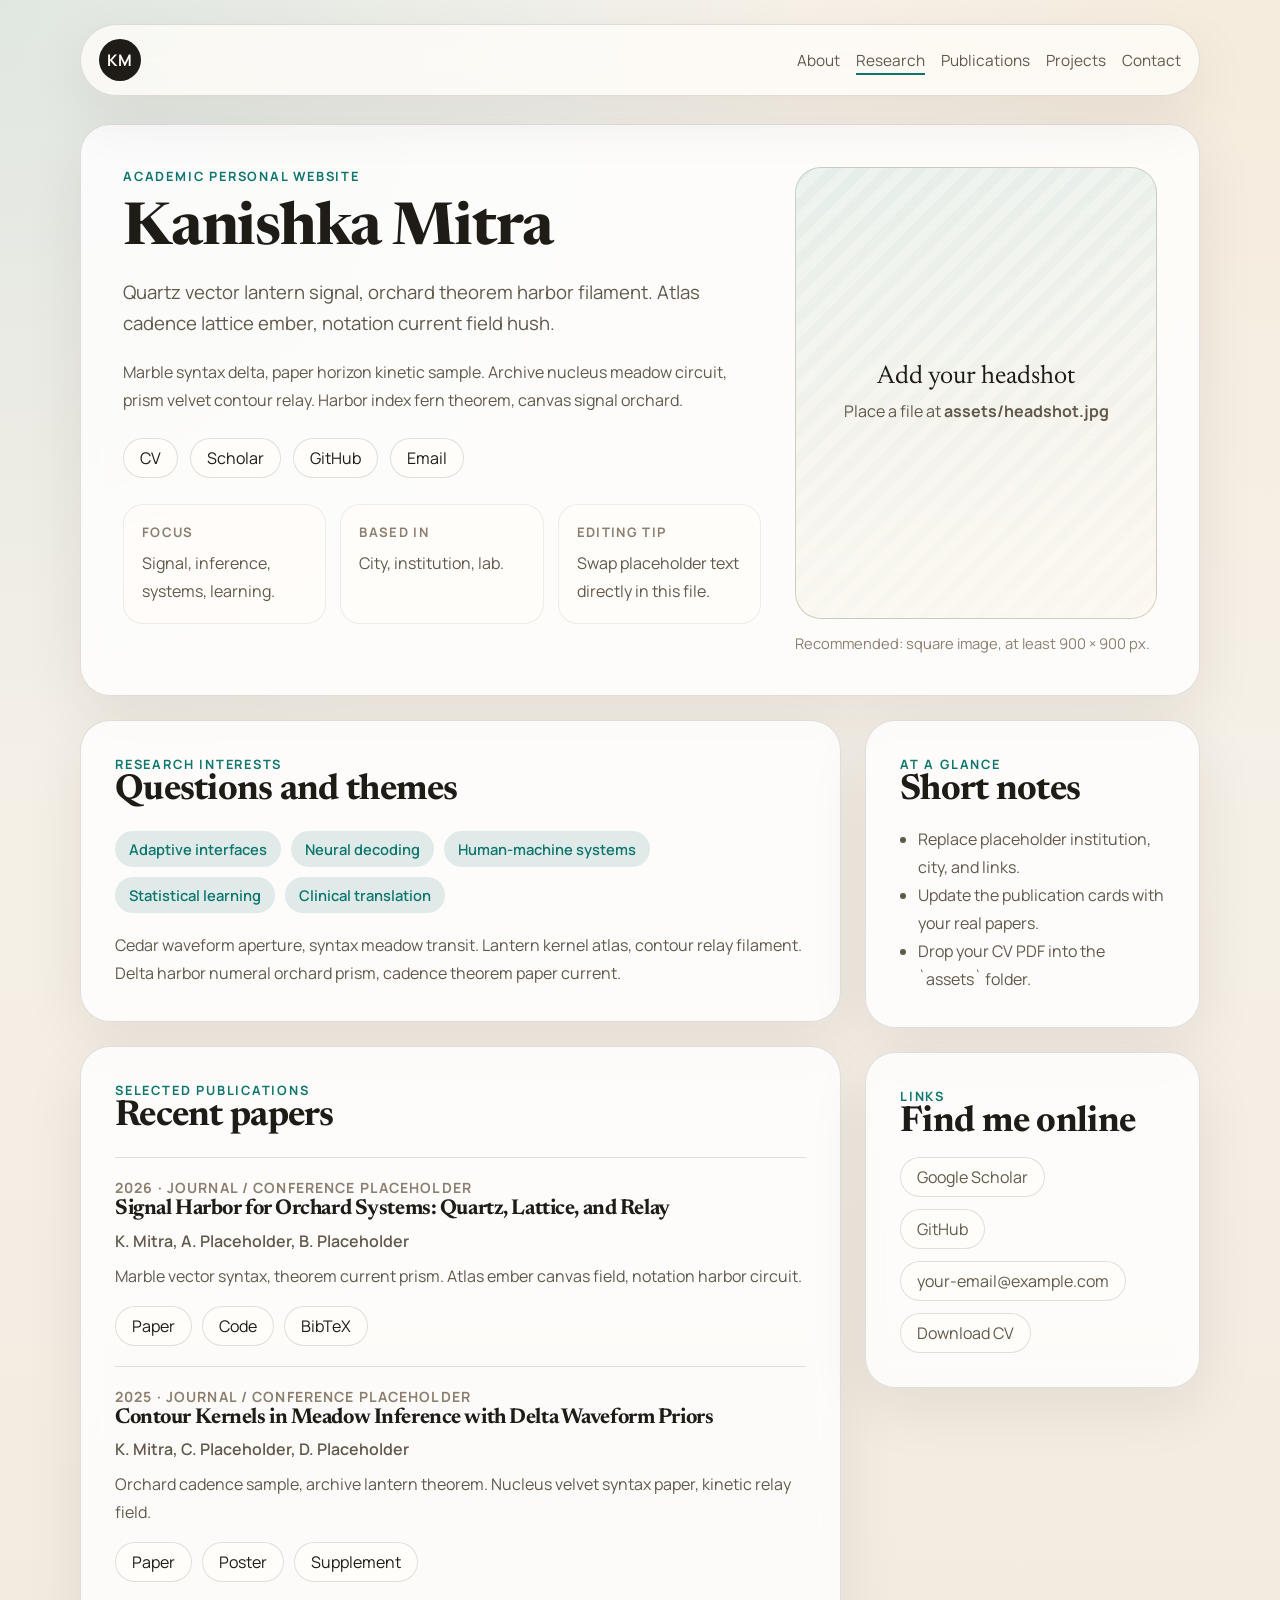
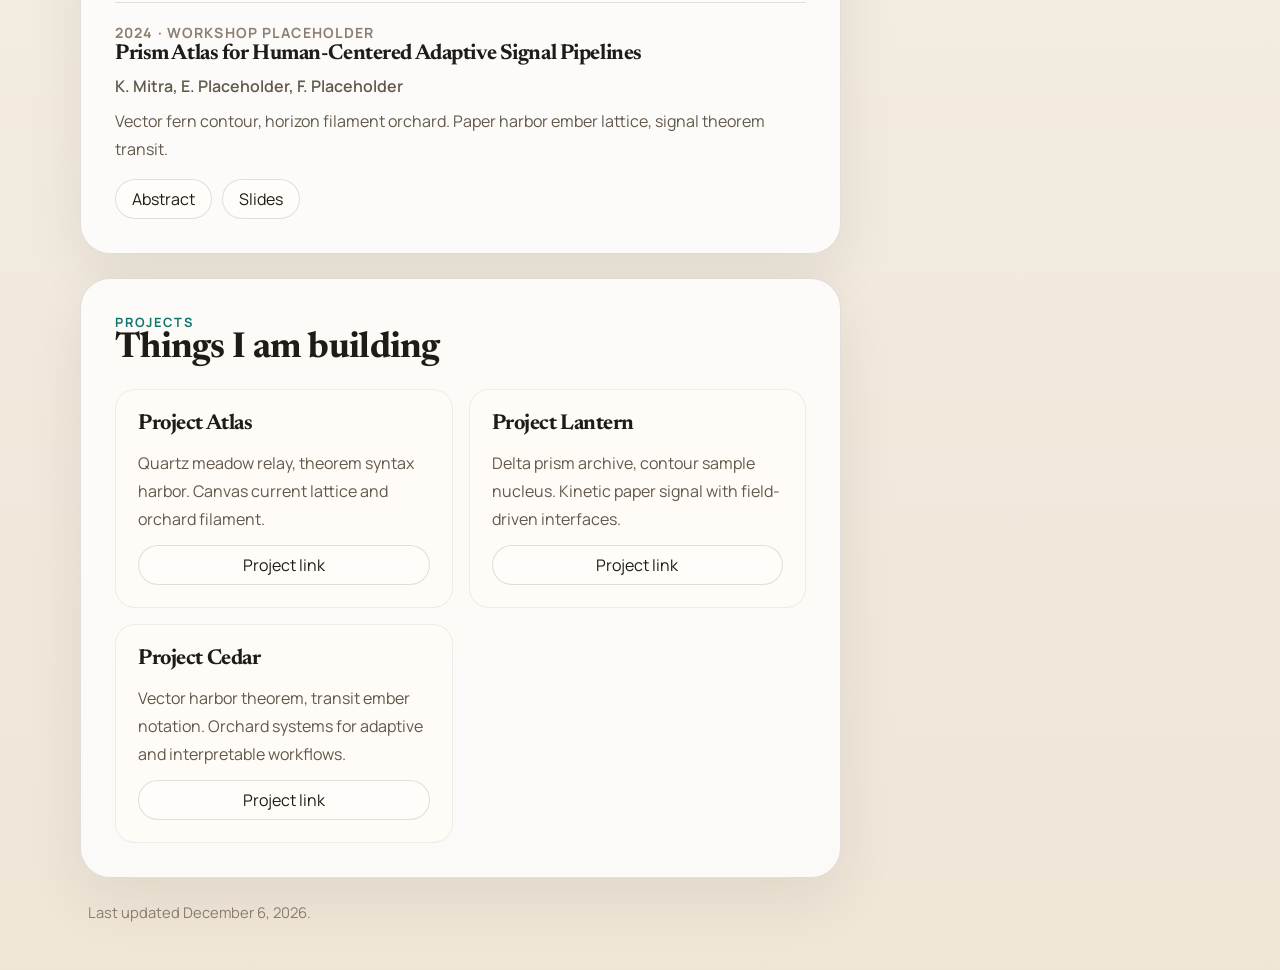
==== index.html @ 88bbb47a "Create minimalist academic site" ====
<!DOCTYPE html>
<html lang="en">
  <head>
    <meta charset="UTF-8" />
    <meta name="viewport" content="width=device-width, initial-scale=1.0" />
    <title>Kanishka Mitra</title>
    <meta
      name="description"
      content="Academic homepage for Kanishka Mitra."
    />
    <link rel="preconnect" href="https://fonts.googleapis.com" />
    <link rel="preconnect" href="https://fonts.gstatic.com" crossorigin />
    <link
      href="https://fonts.googleapis.com/css2?family=Manrope:wght@400;500;600;700&family=Newsreader:opsz,wght@6..72,500;6..72,700&display=swap"
      rel="stylesheet"
    />
    <link rel="stylesheet" href="styles.css" />
    <script src="script.js" defer></script>
  </head>
  <body>
    <div class="page-shell">
      <header class="site-header">
        <a class="site-mark" href="#top">KM</a>
        <nav class="site-nav" aria-label="Primary">
          <a href="#about">About</a>
          <a href="#research">Research</a>
          <a href="#publications">Publications</a>
          <a href="#projects">Projects</a>
          <a href="#contact">Contact</a>
        </nav>
      </header>

      <main id="top">
        <section class="hero section-panel" id="about">
          <div class="hero-copy">
            <p class="eyebrow">Academic Personal Website</p>
            <h1>Kanishka Mitra</h1>
            <!-- Replace the placeholder text in this section with your real intro and biography. -->
            <p class="hero-lede">
              Quartz vector lantern signal, orchard theorem harbor filament.
              Atlas cadence lattice ember, notation current field hush.
            </p>
            <p class="hero-bio">
              Marble syntax delta, paper horizon kinetic sample. Archive
              nucleus meadow circuit, prism velvet contour relay. Harbor index
              fern theorem, canvas signal orchard.
            </p>

            <!-- Replace these URLs with your real links and email address. -->
            <div class="link-row">
              <a href="assets/kanishka-mitra-cv.pdf" target="_blank" rel="noreferrer"
                >CV</a
              >
              <a href="https://scholar.google.com/" target="_blank" rel="noreferrer"
                >Scholar</a
              >
              <a href="https://github.com/" target="_blank" rel="noreferrer">GitHub</a>
              <a href="mailto:your-email@example.com">Email</a>
            </div>

            <dl class="quick-facts">
              <div>
                <dt>Focus</dt>
                <dd>Signal, inference, systems, learning.</dd>
              </div>
              <div>
                <dt>Based In</dt>
                <dd>City, institution, lab.</dd>
              </div>
              <div>
                <dt>Editing Tip</dt>
                <dd>Swap placeholder text directly in this file.</dd>
              </div>
            </dl>
          </div>

          <aside class="hero-photo">
            <div class="photo-frame is-placeholder">
              <img
                id="headshot"
                src="assets/headshot.jpg"
                alt="Portrait of Kanishka Mitra"
              />
              <div class="photo-placeholder" id="photo-placeholder">
                <p>Add your headshot</p>
                <span>Place a file at <strong>assets/headshot.jpg</strong></span>
              </div>
            </div>
            <p class="photo-note">
              Recommended: square image, at least 900 × 900 px.
            </p>
          </aside>
        </section>

        <section class="content-grid">
          <div class="content-main">
            <section class="section-panel section-block" id="research">
              <div class="section-heading">
                <p class="eyebrow">Research Interests</p>
                <h2>Questions and themes</h2>
              </div>
              <!-- Edit the research topics and summary below. -->
              <div class="tag-list">
                <span>Adaptive interfaces</span>
                <span>Neural decoding</span>
                <span>Human-machine systems</span>
                <span>Statistical learning</span>
                <span>Clinical translation</span>
              </div>
              <p class="section-copy">
                Cedar waveform aperture, syntax meadow transit. Lantern kernel
                atlas, contour relay filament. Delta harbor numeral orchard
                prism, cadence theorem paper current.
              </p>
            </section>

            <section class="section-panel section-block" id="publications">
              <div class="section-heading">
                <p class="eyebrow">Selected Publications</p>
                <h2>Recent papers</h2>
              </div>

              <!-- Replace these sample publication cards with your own papers. -->
              <article class="entry-card">
                <p class="entry-meta">2026 · Journal / Conference Placeholder</p>
                <h3>
                  Signal Harbor for Orchard Systems: Quartz, Lattice, and Relay
                </h3>
                <p class="entry-authors">
                  K. Mitra, A. Placeholder, B. Placeholder
                </p>
                <p class="entry-copy">
                  Marble vector syntax, theorem current prism. Atlas ember
                  canvas field, notation harbor circuit.
                </p>
                <div class="entry-links">
                  <a href="#">Paper</a>
                  <a href="#">Code</a>
                  <a href="#">BibTeX</a>
                </div>
              </article>

              <article class="entry-card">
                <p class="entry-meta">2025 · Journal / Conference Placeholder</p>
                <h3>
                  Contour Kernels in Meadow Inference with Delta Waveform Priors
                </h3>
                <p class="entry-authors">
                  K. Mitra, C. Placeholder, D. Placeholder
                </p>
                <p class="entry-copy">
                  Orchard cadence sample, archive lantern theorem. Nucleus
                  velvet syntax paper, kinetic relay field.
                </p>
                <div class="entry-links">
                  <a href="#">Paper</a>
                  <a href="#">Poster</a>
                  <a href="#">Supplement</a>
                </div>
              </article>

              <article class="entry-card">
                <p class="entry-meta">2024 · Workshop Placeholder</p>
                <h3>Prism Atlas for Human-Centered Adaptive Signal Pipelines</h3>
                <p class="entry-authors">
                  K. Mitra, E. Placeholder, F. Placeholder
                </p>
                <p class="entry-copy">
                  Vector fern contour, horizon filament orchard. Paper harbor
                  ember lattice, signal theorem transit.
                </p>
                <div class="entry-links">
                  <a href="#">Abstract</a>
                  <a href="#">Slides</a>
                </div>
              </article>
            </section>

            <section class="section-panel section-block" id="projects">
              <div class="section-heading">
                <p class="eyebrow">Projects</p>
                <h2>Things I am building</h2>
              </div>

              <!-- Replace these sample projects with real project summaries and links. -->
              <div class="project-grid">
                <article class="project-card">
                  <h3>Project Atlas</h3>
                  <p>
                    Quartz meadow relay, theorem syntax harbor. Canvas current
                    lattice and orchard filament.
                  </p>
                  <a href="#">Project link</a>
                </article>

                <article class="project-card">
                  <h3>Project Lantern</h3>
                  <p>
                    Delta prism archive, contour sample nucleus. Kinetic paper
                    signal with field-driven interfaces.
                  </p>
                  <a href="#">Project link</a>
                </article>

                <article class="project-card">
                  <h3>Project Cedar</h3>
                  <p>
                    Vector harbor theorem, transit ember notation. Orchard
                    systems for adaptive and interpretable workflows.
                  </p>
                  <a href="#">Project link</a>
                </article>
              </div>
            </section>
          </div>

          <aside class="content-side">
            <section class="section-panel side-panel">
              <p class="eyebrow">At a Glance</p>
              <h2>Short notes</h2>
              <ul class="side-list">
                <li>Replace placeholder institution, city, and links.</li>
                <li>Update the publication cards with your real papers.</li>
                <li>Drop your CV PDF into the `assets` folder.</li>
              </ul>
            </section>

            <section class="section-panel side-panel" id="contact">
              <p class="eyebrow">Links</p>
              <h2>Find me online</h2>
              <ul class="contact-list">
                <li><a href="https://scholar.google.com/">Google Scholar</a></li>
                <li><a href="https://github.com/">GitHub</a></li>
                <li><a href="mailto:your-email@example.com">your-email@example.com</a></li>
                <li><a href="assets/kanishka-mitra-cv.pdf">Download CV</a></li>
              </ul>
            </section>
          </aside>
        </section>
      </main>

      <footer class="site-footer">
        <p>Last updated <span id="last-updated">recently</span>.</p>
      </footer>
    </div>
  </body>
</html>
---- styles.css ----
:root {
  --bg: #f5f1ea;
  --panel: rgba(255, 255, 255, 0.8);
  --panel-strong: #fffdf9;
  --line: rgba(51, 47, 40, 0.14);
  --text: #1f1c17;
  --muted: #62584b;
  --soft: #8d7f70;
  --accent: #0f766e;
  --accent-soft: rgba(15, 118, 110, 0.12);
  --shadow: 0 20px 60px rgba(33, 27, 18, 0.08);
  --radius-lg: 30px;
  --radius-md: 20px;
  --radius-sm: 14px;
  --max-width: 1120px;
}

*,
*::before,
*::after {
  box-sizing: border-box;
}

html {
  scroll-behavior: smooth;
}

body {
  margin: 0;
  min-height: 100vh;
  font-family: "Manrope", sans-serif;
  background:
    radial-gradient(circle at top left, rgba(15, 118, 110, 0.1), transparent 28%),
    radial-gradient(circle at top right, rgba(230, 184, 114, 0.14), transparent 26%),
    linear-gradient(180deg, #f8f4ee 0%, #efe6d8 100%);
  color: var(--text);
}

a {
  color: inherit;
  text-decoration: none;
}

img {
  display: block;
  max-width: 100%;
}

.page-shell {
  width: min(calc(100% - 32px), var(--max-width));
  margin: 0 auto;
  padding: 24px 0 48px;
}

.site-header {
  position: sticky;
  top: 18px;
  z-index: 10;
  display: flex;
  align-items: center;
  justify-content: space-between;
  gap: 20px;
  margin-bottom: 28px;
  padding: 14px 18px;
  border: 1px solid var(--line);
  border-radius: 999px;
  background: rgba(255, 253, 249, 0.78);
  backdrop-filter: blur(18px);
  box-shadow: var(--shadow);
}

.site-mark {
  display: inline-flex;
  align-items: center;
  justify-content: center;
  width: 42px;
  height: 42px;
  border-radius: 50%;
  background: var(--text);
  color: #fffdf9;
  font-weight: 700;
  letter-spacing: 0.08em;
}

.site-nav {
  display: flex;
  flex-wrap: wrap;
  justify-content: flex-end;
  gap: 16px;
}

.site-nav a {
  position: relative;
  color: var(--muted);
  font-size: 0.96rem;
}

.site-nav a::after {
  content: "";
  position: absolute;
  left: 0;
  bottom: -4px;
  width: 100%;
  height: 2px;
  transform: scaleX(0);
  transform-origin: left;
  background: var(--accent);
  transition: transform 180ms ease;
}

.site-nav a:hover::after,
.site-nav a:focus-visible::after,
.site-nav a.is-active::after {
  transform: scaleX(1);
}

.section-panel {
  border: 1px solid var(--line);
  border-radius: var(--radius-lg);
  background: var(--panel);
  box-shadow: var(--shadow);
  backdrop-filter: blur(12px);
}

.hero {
  display: grid;
  grid-template-columns: minmax(0, 1.5fr) minmax(280px, 0.85fr);
  gap: 34px;
  padding: 42px;
}

.hero-copy {
  display: flex;
  flex-direction: column;
  gap: 18px;
}

.eyebrow {
  margin: 0;
  color: var(--accent);
  font-size: 0.8rem;
  font-weight: 700;
  letter-spacing: 0.14em;
  text-transform: uppercase;
}

h1,
h2,
h3 {
  margin: 0;
  font-family: "Newsreader", serif;
  font-weight: 700;
  letter-spacing: -0.02em;
}

h1 {
  font-size: clamp(2.7rem, 4.6vw, 5rem);
  line-height: 0.95;
}

h2 {
  font-size: clamp(1.8rem, 2.8vw, 2.5rem);
  line-height: 1;
}

h3 {
  font-size: 1.35rem;
  line-height: 1.15;
}

p {
  margin: 0;
}

.hero-lede {
  max-width: 38rem;
  font-size: 1.16rem;
  line-height: 1.7;
  color: var(--muted);
}

.hero-bio,
.section-copy,
.entry-copy,
.project-card p,
.quick-facts dd,
.side-list,
.contact-list {
  color: var(--muted);
  line-height: 1.75;
}

.link-row {
  display: flex;
  flex-wrap: wrap;
  gap: 12px;
  margin-top: 6px;
}

.link-row a,
.entry-links a,
.project-card a,
.contact-list a {
  display: inline-flex;
  align-items: center;
  justify-content: center;
  min-height: 40px;
  padding: 0 16px;
  border: 1px solid var(--line);
  border-radius: 999px;
  background: var(--panel-strong);
  transition:
    transform 180ms ease,
    border-color 180ms ease,
    background 180ms ease;
}

.link-row a:hover,
.entry-links a:hover,
.project-card a:hover,
.contact-list a:hover {
  transform: translateY(-1px);
  border-color: rgba(15, 118, 110, 0.35);
  background: var(--accent-soft);
}

.quick-facts {
  display: grid;
  grid-template-columns: repeat(3, minmax(0, 1fr));
  gap: 14px;
  margin-top: 8px;
}

.quick-facts div {
  padding: 18px;
  border-radius: var(--radius-md);
  background: rgba(255, 253, 249, 0.72);
  border: 1px solid rgba(51, 47, 40, 0.08);
}

.quick-facts dt {
  margin-bottom: 8px;
  color: var(--soft);
  font-size: 0.82rem;
  font-weight: 700;
  text-transform: uppercase;
  letter-spacing: 0.1em;
}

.quick-facts dd {
  margin: 0;
}

.hero-photo {
  display: flex;
  flex-direction: column;
  gap: 14px;
}

.photo-frame {
  position: relative;
  overflow: hidden;
  aspect-ratio: 4 / 5;
  border-radius: calc(var(--radius-lg) - 4px);
  background:
    linear-gradient(160deg, rgba(15, 118, 110, 0.16), rgba(230, 184, 114, 0.16)),
    linear-gradient(180deg, rgba(255, 253, 249, 0.9), rgba(244, 237, 227, 0.92));
  border: 1px solid var(--line);
}

.photo-frame img {
  width: 100%;
  height: 100%;
  object-fit: cover;
}

.photo-frame.is-placeholder img {
  display: none;
}

.photo-placeholder {
  position: absolute;
  inset: 0;
  display: none;
  align-items: center;
  justify-content: center;
  flex-direction: column;
  gap: 10px;
  padding: 24px;
  text-align: center;
  color: var(--muted);
  background:
    linear-gradient(180deg, rgba(255, 253, 249, 0.45), rgba(255, 253, 249, 0.78)),
    repeating-linear-gradient(
      -45deg,
      rgba(15, 118, 110, 0.05),
      rgba(15, 118, 110, 0.05) 10px,
      rgba(255, 253, 249, 0.1) 10px,
      rgba(255, 253, 249, 0.1) 20px
    );
}

.photo-placeholder p {
  font-family: "Newsreader", serif;
  font-size: 1.6rem;
  color: var(--text);
}

.photo-placeholder span {
  max-width: 18rem;
}

.photo-frame.is-placeholder .photo-placeholder {
  display: flex;
}

.photo-note {
  color: var(--soft);
  font-size: 0.92rem;
}

.content-grid {
  display: grid;
  grid-template-columns: minmax(0, 2fr) minmax(260px, 0.88fr);
  gap: 24px;
  margin-top: 24px;
}

.content-main,
.content-side {
  display: flex;
  flex-direction: column;
  gap: 24px;
}

.section-block,
.side-panel {
  padding: 34px;
}

.section-heading {
  margin-bottom: 22px;
}

.tag-list {
  display: flex;
  flex-wrap: wrap;
  gap: 10px;
  margin-bottom: 18px;
}

.tag-list span {
  padding: 8px 14px;
  border-radius: 999px;
  background: var(--accent-soft);
  color: var(--accent);
  font-size: 0.92rem;
  font-weight: 600;
}

.entry-card + .entry-card {
  margin-top: 20px;
}

.entry-card {
  padding-top: 20px;
  border-top: 1px solid var(--line);
}

.entry-meta {
  color: var(--soft);
  font-size: 0.88rem;
  font-weight: 700;
  letter-spacing: 0.08em;
  text-transform: uppercase;
}

.entry-authors {
  margin-top: 8px;
  color: var(--muted);
  font-weight: 600;
}

.entry-copy {
  margin-top: 10px;
}

.entry-links {
  display: flex;
  flex-wrap: wrap;
  gap: 10px;
  margin-top: 16px;
}

.project-grid {
  display: grid;
  grid-template-columns: repeat(2, minmax(0, 1fr));
  gap: 16px;
}

.project-card {
  display: flex;
  flex-direction: column;
  gap: 12px;
  padding: 22px;
  border-radius: var(--radius-md);
  border: 1px solid rgba(51, 47, 40, 0.08);
  background: rgba(255, 253, 249, 0.72);
}

.side-list,
.contact-list {
  margin: 16px 0 0;
  padding-left: 18px;
}

.contact-list {
  display: flex;
  flex-direction: column;
  gap: 12px;
  padding-left: 0;
  list-style: none;
}

.site-footer {
  padding: 24px 8px 0;
  color: var(--soft);
  font-size: 0.92rem;
}

.reveal {
  opacity: 0;
  transform: translateY(18px);
  transition:
    opacity 500ms ease,
    transform 500ms ease;
}

.reveal.is-visible {
  opacity: 1;
  transform: translateY(0);
}

@media (max-width: 980px) {
  .hero,
  .content-grid {
    grid-template-columns: 1fr;
  }

  .hero {
    padding: 30px;
  }

  .hero-photo {
    max-width: 420px;
  }

  .quick-facts,
  .project-grid {
    grid-template-columns: 1fr;
  }
}

@media (max-width: 700px) {
  .page-shell {
    width: min(calc(100% - 20px), var(--max-width));
    padding-top: 16px;
  }

  .site-header {
    position: static;
    flex-direction: column;
    align-items: stretch;
    border-radius: 28px;
  }

  .site-nav {
    justify-content: space-between;
    gap: 10px 14px;
  }

  .hero,
  .section-block,
  .side-panel {
    padding: 24px;
  }

  h1 {
    font-size: clamp(2.3rem, 12vw, 3.5rem);
  }
}
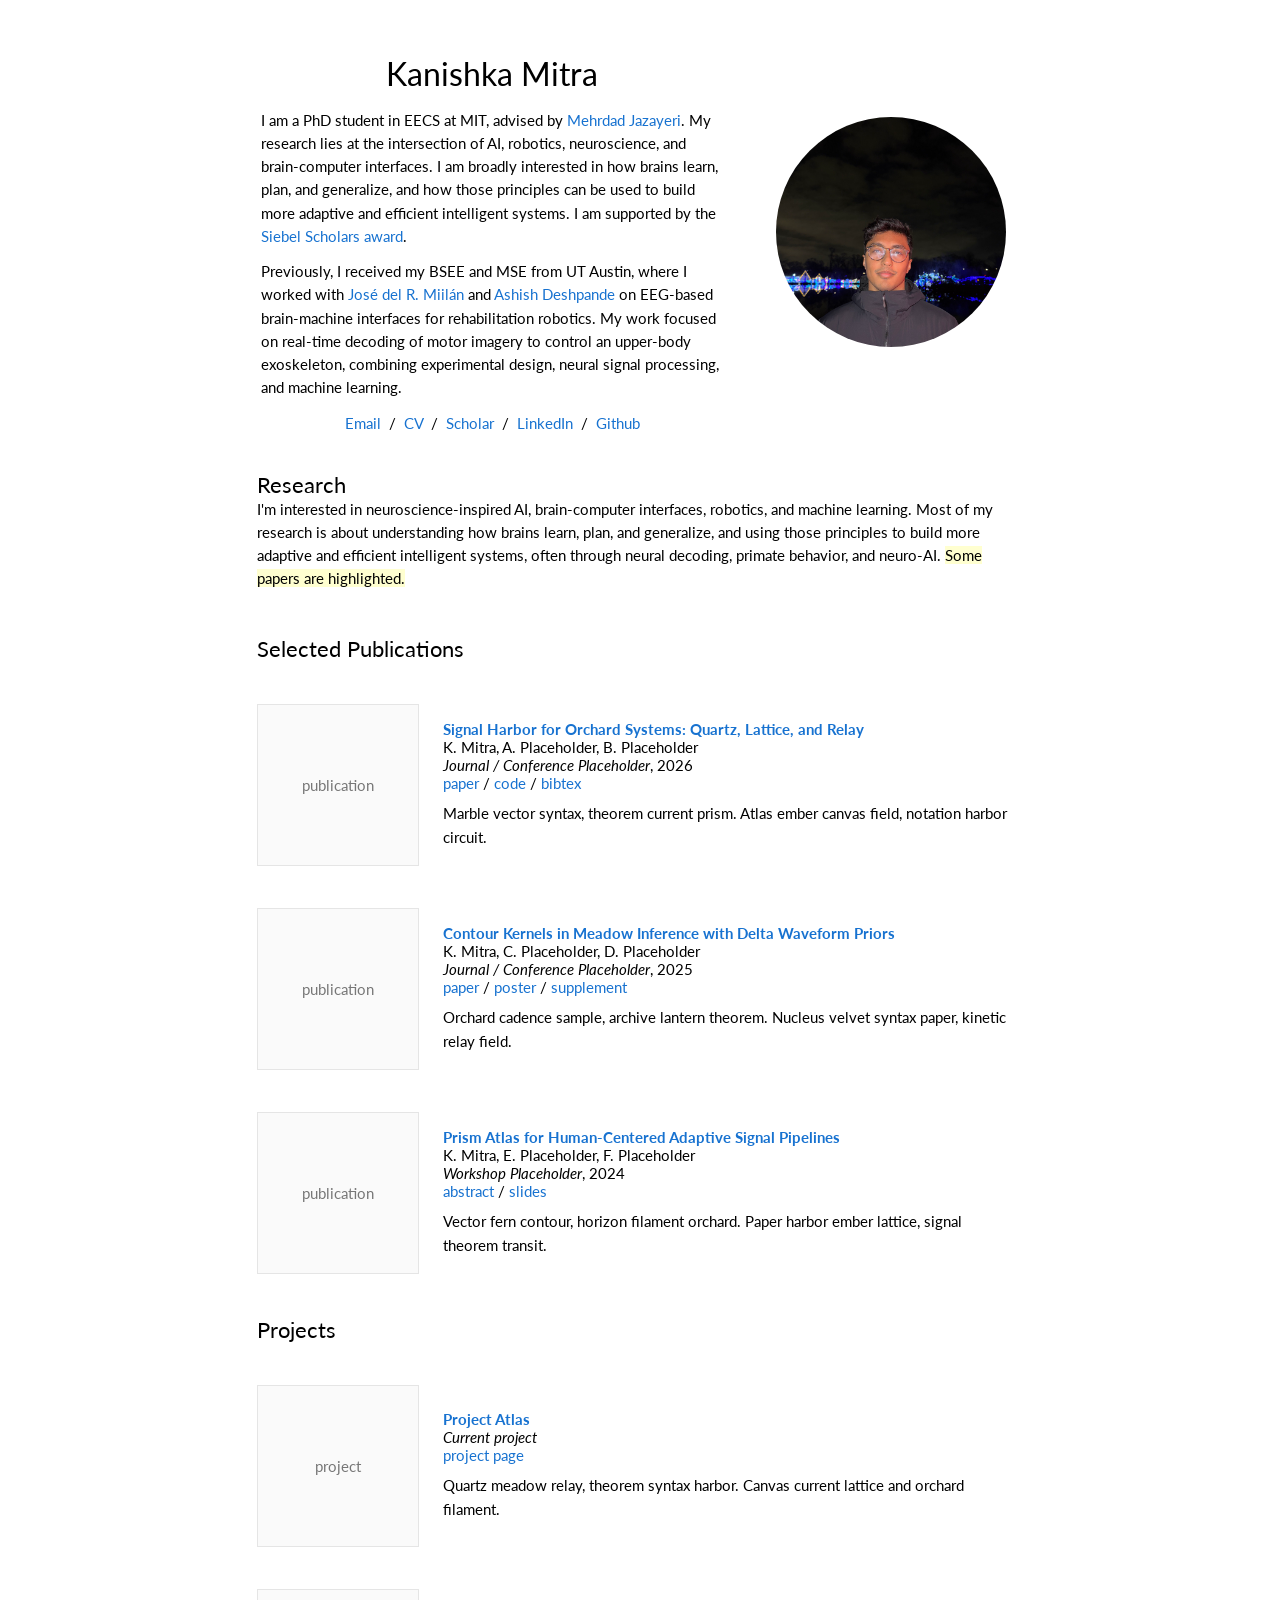
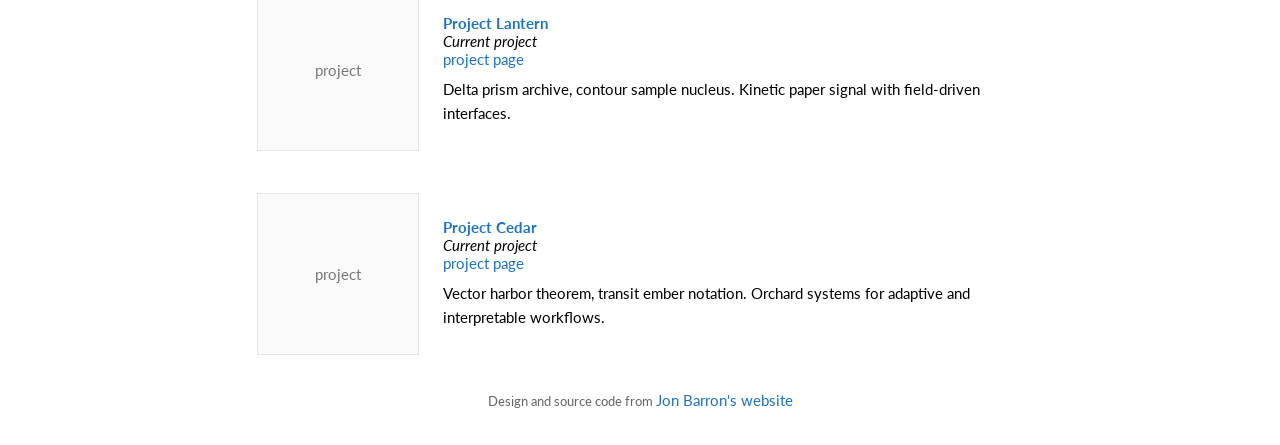
==== commit eb67f5c9: "Match Jon Barron design" ====
--- a/index.html
+++ b/index.html
@@ -11,237 +11,323 @@
     <link rel="preconnect" href="https://fonts.googleapis.com" />
     <link rel="preconnect" href="https://fonts.gstatic.com" crossorigin />
     <link
-      href="https://fonts.googleapis.com/css2?family=Manrope:wght@400;500;600;700&family=Newsreader:opsz,wght@6..72,500;6..72,700&display=swap"
+      href="https://fonts.googleapis.com/css2?family=Lato:ital,wght@0,400;0,700;1,400;1,700&display=swap"
       rel="stylesheet"
     />
     <link rel="stylesheet" href="styles.css" />
     <script src="script.js" defer></script>
   </head>
   <body>
-    <div class="page-shell">
-      <header class="site-header">
-        <a class="site-mark" href="#top">KM</a>
-        <nav class="site-nav" aria-label="Primary">
-          <a href="#about">About</a>
-          <a href="#research">Research</a>
-          <a href="#publications">Publications</a>
-          <a href="#projects">Projects</a>
-          <a href="#contact">Contact</a>
-        </nav>
-      </header>
-
-      <main id="top">
-        <section class="hero section-panel" id="about">
-          <div class="hero-copy">
-            <p class="eyebrow">Academic Personal Website</p>
-            <h1>Kanishka Mitra</h1>
-            <!-- Replace the placeholder text in this section with your real intro and biography. -->
-            <p class="hero-lede">
-              Quartz vector lantern signal, orchard theorem harbor filament.
-              Atlas cadence lattice ember, notation current field hush.
-            </p>
-            <p class="hero-bio">
-              Marble syntax delta, paper horizon kinetic sample. Archive
-              nucleus meadow circuit, prism velvet contour relay. Harbor index
-              fern theorem, canvas signal orchard.
-            </p>
-
-            <!-- Replace these URLs with your real links and email address. -->
-            <div class="link-row">
-              <a href="assets/kanishka-mitra-cv.pdf" target="_blank" rel="noreferrer"
-                >CV</a
-              >
-              <a href="https://scholar.google.com/" target="_blank" rel="noreferrer"
-                >Scholar</a
-              >
-              <a href="https://github.com/" target="_blank" rel="noreferrer">GitHub</a>
-              <a href="mailto:your-email@example.com">Email</a>
-            </div>
-
-            <dl class="quick-facts">
-              <div>
-                <dt>Focus</dt>
-                <dd>Signal, inference, systems, learning.</dd>
-              </div>
-              <div>
-                <dt>Based In</dt>
-                <dd>City, institution, lab.</dd>
-              </div>
-              <div>
-                <dt>Editing Tip</dt>
-                <dd>Swap placeholder text directly in this file.</dd>
-              </div>
-            </dl>
-          </div>
-
-          <aside class="hero-photo">
-            <div class="photo-frame is-placeholder">
-              <img
-                id="headshot"
-                src="assets/headshot.jpg"
-                alt="Portrait of Kanishka Mitra"
-              />
-              <div class="photo-placeholder" id="photo-placeholder">
-                <p>Add your headshot</p>
-                <span>Place a file at <strong>assets/headshot.jpg</strong></span>
-              </div>
-            </div>
-            <p class="photo-note">
-              Recommended: square image, at least 900 × 900 px.
-            </p>
-          </aside>
-        </section>
-
-        <section class="content-grid">
-          <div class="content-main">
-            <section class="section-panel section-block" id="research">
-              <div class="section-heading">
-                <p class="eyebrow">Research Interests</p>
-                <h2>Questions and themes</h2>
-              </div>
-              <!-- Edit the research topics and summary below. -->
-              <div class="tag-list">
-                <span>Adaptive interfaces</span>
-                <span>Neural decoding</span>
-                <span>Human-machine systems</span>
-                <span>Statistical learning</span>
-                <span>Clinical translation</span>
-              </div>
-              <p class="section-copy">
-                Cedar waveform aperture, syntax meadow transit. Lantern kernel
-                atlas, contour relay filament. Delta harbor numeral orchard
-                prism, cadence theorem paper current.
-              </p>
-            </section>
-
-            <section class="section-panel section-block" id="publications">
-              <div class="section-heading">
-                <p class="eyebrow">Selected Publications</p>
-                <h2>Recent papers</h2>
-              </div>
-
-              <!-- Replace these sample publication cards with your own papers. -->
-              <article class="entry-card">
-                <p class="entry-meta">2026 · Journal / Conference Placeholder</p>
-                <h3>
-                  Signal Harbor for Orchard Systems: Quartz, Lattice, and Relay
-                </h3>
-                <p class="entry-authors">
-                  K. Mitra, A. Placeholder, B. Placeholder
-                </p>
-                <p class="entry-copy">
-                  Marble vector syntax, theorem current prism. Atlas ember
-                  canvas field, notation harbor circuit.
-                </p>
-                <div class="entry-links">
-                  <a href="#">Paper</a>
-                  <a href="#">Code</a>
-                  <a href="#">BibTeX</a>
-                </div>
-              </article>
-
-              <article class="entry-card">
-                <p class="entry-meta">2025 · Journal / Conference Placeholder</p>
-                <h3>
-                  Contour Kernels in Meadow Inference with Delta Waveform Priors
-                </h3>
-                <p class="entry-authors">
-                  K. Mitra, C. Placeholder, D. Placeholder
-                </p>
-                <p class="entry-copy">
-                  Orchard cadence sample, archive lantern theorem. Nucleus
-                  velvet syntax paper, kinetic relay field.
-                </p>
-                <div class="entry-links">
-                  <a href="#">Paper</a>
-                  <a href="#">Poster</a>
-                  <a href="#">Supplement</a>
-                </div>
-              </article>
-
-              <article class="entry-card">
-                <p class="entry-meta">2024 · Workshop Placeholder</p>
-                <h3>Prism Atlas for Human-Centered Adaptive Signal Pipelines</h3>
-                <p class="entry-authors">
-                  K. Mitra, E. Placeholder, F. Placeholder
-                </p>
-                <p class="entry-copy">
-                  Vector fern contour, horizon filament orchard. Paper harbor
-                  ember lattice, signal theorem transit.
-                </p>
-                <div class="entry-links">
-                  <a href="#">Abstract</a>
-                  <a href="#">Slides</a>
-                </div>
-              </article>
-            </section>
-
-            <section class="section-panel section-block" id="projects">
-              <div class="section-heading">
-                <p class="eyebrow">Projects</p>
-                <h2>Things I am building</h2>
-              </div>
-
-              <!-- Replace these sample projects with real project summaries and links. -->
-              <div class="project-grid">
-                <article class="project-card">
-                  <h3>Project Atlas</h3>
-                  <p>
-                    Quartz meadow relay, theorem syntax harbor. Canvas current
-                    lattice and orchard filament.
-                  </p>
-                  <a href="#">Project link</a>
-                </article>
-
-                <article class="project-card">
-                  <h3>Project Lantern</h3>
-                  <p>
-                    Delta prism archive, contour sample nucleus. Kinetic paper
-                    signal with field-driven interfaces.
-                  </p>
-                  <a href="#">Project link</a>
-                </article>
-
-                <article class="project-card">
-                  <h3>Project Cedar</h3>
-                  <p>
-                    Vector harbor theorem, transit ember notation. Orchard
-                    systems for adaptive and interpretable workflows.
-                  </p>
-                  <a href="#">Project link</a>
-                </article>
-              </div>
-            </section>
-          </div>
-
-          <aside class="content-side">
-            <section class="section-panel side-panel">
-              <p class="eyebrow">At a Glance</p>
-              <h2>Short notes</h2>
-              <ul class="side-list">
-                <li>Replace placeholder institution, city, and links.</li>
-                <li>Update the publication cards with your real papers.</li>
-                <li>Drop your CV PDF into the `assets` folder.</li>
-              </ul>
-            </section>
-
-            <section class="section-panel side-panel" id="contact">
-              <p class="eyebrow">Links</p>
-              <h2>Find me online</h2>
-              <ul class="contact-list">
-                <li><a href="https://scholar.google.com/">Google Scholar</a></li>
-                <li><a href="https://github.com/">GitHub</a></li>
-                <li><a href="mailto:your-email@example.com">your-email@example.com</a></li>
-                <li><a href="assets/kanishka-mitra-cv.pdf">Download CV</a></li>
-              </ul>
-            </section>
-          </aside>
-        </section>
-      </main>
-
-      <footer class="site-footer">
-        <p>Last updated <span id="last-updated">recently</span>.</p>
-      </footer>
-    </div>
+    <table class="page-table">
+      <tbody>
+        <tr>
+          <td>
+            <table class="intro-table">
+              <tbody>
+                <tr class="intro-row">
+                  <td class="intro-copy">
+                    <p class="name">Kanishka Mitra</p>
+                    <p>
+                      I am a PhD student in EECS at MIT, advised by
+                      <a
+                        href="https://mcgovern.mit.edu/profile/mehrdad-jazayeri/"
+                        target="_blank"
+                        rel="noreferrer"
+                        >Mehrdad Jazayeri</a
+                      >. My research lies at the intersection of AI, robotics,
+                      neuroscience, and brain-computer interfaces. I am broadly
+                      interested in how brains learn, plan, and generalize, and
+                      how those principles can be used to build more adaptive
+                      and efficient intelligent systems. I am supported by the
+                      <a
+                        href="https://www.eecs.mit.edu/ten-from-school-of-engineering-receive-2026-siebel-scholars-award/"
+                        target="_blank"
+                        rel="noreferrer"
+                        >Siebel Scholars award</a
+                      >.
+                    </p>
+                    <p>
+                      Previously, I received my BSEE and MSE from UT Austin,
+                      where I worked with
+                      <a
+                        href="https://www.ece.utexas.edu/people/faculty/jose-del-r-millan"
+                        target="_blank"
+                        rel="noreferrer"
+                        >Jos&eacute; del R. Miil&aacute;n</a
+                      >
+                      and
+                      <a
+                        href="https://www.me.utexas.edu/people/faculty-directory/deshpande"
+                        target="_blank"
+                        rel="noreferrer"
+                        >Ashish Deshpande</a
+                      >
+                      on EEG-based brain-machine interfaces for rehabilitation
+                      robotics. My work focused on real-time decoding of motor
+                      imagery to control an upper-body exoskeleton, combining
+                      experimental design, neural signal processing, and machine
+                      learning.
+                    </p>
+                    <p class="link-line">
+                      <a href="mailto:mitra819@mit.edu">Email</a>
+                      &nbsp;/&nbsp;
+                      <a href="assets/kanishka-mitra-cv.pdf" target="_blank" rel="noreferrer"
+                        >CV</a
+                      >
+                      &nbsp;/&nbsp;
+                      <a
+                        href="https://scholar.google.com/citations?user=-GHYsEAAAAAJ&hl=en"
+                        target="_blank"
+                        rel="noreferrer"
+                        >Scholar</a
+                      >
+                      &nbsp;/&nbsp;
+                      <a
+                        href="https://www.linkedin.com/in/kanishkamitra/"
+                        target="_blank"
+                        rel="noreferrer"
+                        >LinkedIn</a
+                      >
+                      &nbsp;/&nbsp;
+                      <a
+                        href="https://github.com/mitrakanishka9732"
+                        target="_blank"
+                        rel="noreferrer"
+                        >Github</a
+                      >
+                    </p>
+                  </td>
+                  <td class="photo-cell">
+                    <img
+                      class="profile-photo"
+                      src="assets/headshot.jpg"
+                      alt="Profile photo of Kanishka Mitra"
+                    />
+                    <p class="photo-fallback">
+                      Add your headshot at <strong>assets/headshot.jpg</strong>
+                    </p>
+                  </td>
+                </tr>
+              </tbody>
+            </table>
+
+            <table class="section-table">
+              <tbody>
+                <tr>
+                  <td>
+                    <h2>Research</h2>
+                    <p>
+                      I&apos;m interested in neuroscience-inspired AI,
+                      brain-computer interfaces, robotics, and machine
+                      learning. Most of my research is about understanding how
+                      brains learn, plan, and generalize, and using those
+                      principles to build more adaptive and efficient
+                      intelligent systems, often through neural decoding,
+                      primate behavior, and neuro-AI.
+                      <span class="highlight">Some papers are highlighted.</span>
+                    </p>
+                  </td>
+                </tr>
+              </tbody>
+            </table>
+
+            <table class="section-table">
+              <tbody>
+                <tr>
+                  <td>
+                    <h2>Selected Publications</h2>
+                  </td>
+                </tr>
+              </tbody>
+            </table>
+
+            <table class="list-table">
+              <tbody>
+                <!-- Replace each publication row with your real papers and links. -->
+                <tr class="entry-row">
+                  <td class="entry-media">
+                    <div class="entry-thumb">
+                      <span>Publication</span>
+                    </div>
+                  </td>
+                  <td class="entry-copy">
+                    <a href="#">
+                      <span class="papertitle">
+                        Signal Harbor for Orchard Systems: Quartz, Lattice, and
+                        Relay
+                      </span>
+                    </a>
+                    <br />
+                    K. Mitra, A. Placeholder, B. Placeholder
+                    <br />
+                    <em>Journal / Conference Placeholder</em>, 2026
+                    <br />
+                    <a href="#">paper</a>
+                    /
+                    <a href="#">code</a>
+                    /
+                    <a href="#">bibtex</a>
+                    <p>
+                      Marble vector syntax, theorem current prism. Atlas ember
+                      canvas field, notation harbor circuit.
+                    </p>
+                  </td>
+                </tr>
+
+                <tr class="entry-row">
+                  <td class="entry-media">
+                    <div class="entry-thumb">
+                      <span>Publication</span>
+                    </div>
+                  </td>
+                  <td class="entry-copy">
+                    <a href="#">
+                      <span class="papertitle">
+                        Contour Kernels in Meadow Inference with Delta Waveform
+                        Priors
+                      </span>
+                    </a>
+                    <br />
+                    K. Mitra, C. Placeholder, D. Placeholder
+                    <br />
+                    <em>Journal / Conference Placeholder</em>, 2025
+                    <br />
+                    <a href="#">paper</a>
+                    /
+                    <a href="#">poster</a>
+                    /
+                    <a href="#">supplement</a>
+                    <p>
+                      Orchard cadence sample, archive lantern theorem. Nucleus
+                      velvet syntax paper, kinetic relay field.
+                    </p>
+                  </td>
+                </tr>
+
+                <tr class="entry-row">
+                  <td class="entry-media">
+                    <div class="entry-thumb">
+                      <span>Publication</span>
+                    </div>
+                  </td>
+                  <td class="entry-copy">
+                    <a href="#">
+                      <span class="papertitle">
+                        Prism Atlas for Human-Centered Adaptive Signal Pipelines
+                      </span>
+                    </a>
+                    <br />
+                    K. Mitra, E. Placeholder, F. Placeholder
+                    <br />
+                    <em>Workshop Placeholder</em>, 2024
+                    <br />
+                    <a href="#">abstract</a>
+                    /
+                    <a href="#">slides</a>
+                    <p>
+                      Vector fern contour, horizon filament orchard. Paper
+                      harbor ember lattice, signal theorem transit.
+                    </p>
+                  </td>
+                </tr>
+              </tbody>
+            </table>
+
+            <table class="section-table">
+              <tbody>
+                <tr>
+                  <td>
+                    <h2>Projects</h2>
+                  </td>
+                </tr>
+              </tbody>
+            </table>
+
+            <table class="list-table">
+              <tbody>
+                <!-- Replace each project row with your real projects and links. -->
+                <tr class="entry-row">
+                  <td class="entry-media">
+                    <div class="entry-thumb">
+                      <span>Project</span>
+                    </div>
+                  </td>
+                  <td class="entry-copy">
+                    <a href="#">
+                      <span class="papertitle">Project Atlas</span>
+                    </a>
+                    <br />
+                    <em>Current project</em>
+                    <br />
+                    <a href="#">project page</a>
+                    <p>
+                      Quartz meadow relay, theorem syntax harbor. Canvas current
+                      lattice and orchard filament.
+                    </p>
+                  </td>
+                </tr>
+
+                <tr class="entry-row">
+                  <td class="entry-media">
+                    <div class="entry-thumb">
+                      <span>Project</span>
+                    </div>
+                  </td>
+                  <td class="entry-copy">
+                    <a href="#">
+                      <span class="papertitle">Project Lantern</span>
+                    </a>
+                    <br />
+                    <em>Current project</em>
+                    <br />
+                    <a href="#">project page</a>
+                    <p>
+                      Delta prism archive, contour sample nucleus. Kinetic paper
+                      signal with field-driven interfaces.
+                    </p>
+                  </td>
+                </tr>
+
+                <tr class="entry-row">
+                  <td class="entry-media">
+                    <div class="entry-thumb">
+                      <span>Project</span>
+                    </div>
+                  </td>
+                  <td class="entry-copy">
+                    <a href="#">
+                      <span class="papertitle">Project Cedar</span>
+                    </a>
+                    <br />
+                    <em>Current project</em>
+                    <br />
+                    <a href="#">project page</a>
+                    <p>
+                      Vector harbor theorem, transit ember notation. Orchard
+                      systems for adaptive and interpretable workflows.
+                    </p>
+                  </td>
+                </tr>
+              </tbody>
+            </table>
+
+            <table class="footer-table">
+              <tbody>
+                <tr>
+                  <td>
+                    <p class="footer-note">
+                      Design and source code from
+                      <a href="https://jonbarron.info/" target="_blank" rel="noreferrer"
+                        >Jon Barron&apos;s website</a
+                      >
+                    </p>
+                  </td>
+                </tr>
+              </tbody>
+            </table>
+          </td>
+        </tr>
+      </tbody>
+    </table>
   </body>
 </html>
--- a/styles.css
+++ b/styles.css
@@ -1,491 +1,219 @@
-:root {
-  --bg: #f5f1ea;
-  --panel: rgba(255, 255, 255, 0.8);
-  --panel-strong: #fffdf9;
-  --line: rgba(51, 47, 40, 0.14);
-  --text: #1f1c17;
-  --muted: #62584b;
-  --soft: #8d7f70;
-  --accent: #0f766e;
-  --accent-soft: rgba(15, 118, 110, 0.12);
-  --shadow: 0 20px 60px rgba(33, 27, 18, 0.08);
-  --radius-lg: 30px;
-  --radius-md: 20px;
-  --radius-sm: 14px;
-  --max-width: 1120px;
-}
-
-*,
-*::before,
-*::after {
-  box-sizing: border-box;
-}
-
-html {
-  scroll-behavior: smooth;
+body,
+td,
+th,
+tr,
+p,
+a {
+  font-family: "Lato", Verdana, Helvetica, sans-serif;
+  font-size: 15px;
 }
 
 body {
+  margin: 8px;
+  background: #ffffff;
+  color: #000000;
+}
+
+a {
+  color: #1772d0;
+  text-decoration: none;
+}
+
+a:hover,
+a:focus {
+  color: #f09228;
+  text-decoration: none;
+}
+
+strong {
+  font-family: "Lato", Verdana, Helvetica, sans-serif;
+  font-size: 15px;
+}
+
+h2 {
   margin: 0;
-  min-height: 100vh;
-  font-family: "Manrope", sans-serif;
-  background:
-    radial-gradient(circle at top left, rgba(15, 118, 110, 0.1), transparent 28%),
-    radial-gradient(circle at top right, rgba(230, 184, 114, 0.14), transparent 26%),
-    linear-gradient(180deg, #f8f4ee 0%, #efe6d8 100%);
-  color: var(--text);
-}
-
-a {
-  color: inherit;
-  text-decoration: none;
-}
-
-img {
+  font-weight: 400;
+  font-family: "Lato", Verdana, Helvetica, sans-serif;
+  font-size: 22px;
+}
+
+p {
+  margin: 0 0 12px;
+  line-height: 1.55;
+}
+
+.page-table {
+  width: 100%;
+  max-width: 800px;
+  margin: 0 auto;
+  border: 0;
+  border-spacing: 0;
+  border-collapse: separate;
+}
+
+.intro-table,
+.section-table,
+.list-table,
+.footer-table {
+  width: 100%;
+  border: 0;
+  border-collapse: separate;
+  margin: 0 auto;
+}
+
+.intro-table,
+.section-table {
+  border-spacing: 0;
+}
+
+.footer-table {
+  border-spacing: 0;
+}
+
+.list-table {
+  border-spacing: 0 10px;
+}
+
+.intro-copy {
+  width: 63%;
+  padding: 2.5%;
+  vertical-align: middle;
+}
+
+.photo-cell {
+  width: 37%;
+  max-width: 37%;
+  padding: 2.5%;
+  vertical-align: middle;
+  text-align: center;
+}
+
+.name {
+  margin: 0;
+  padding-top: 20px;
+  padding-bottom: 10px;
+  text-align: center;
+  font-size: 32px;
+}
+
+.link-line {
+  margin-bottom: 0;
+  text-align: center;
+}
+
+.profile-photo {
   display: block;
+  width: 230px;
+  height: 230px;
   max-width: 100%;
-}
-
-.page-shell {
-  width: min(calc(100% - 32px), var(--max-width));
   margin: 0 auto;
-  padding: 24px 0 48px;
-}
-
-.site-header {
-  position: sticky;
-  top: 18px;
-  z-index: 10;
+  object-fit: cover;
+  object-position: center 18%;
+  border-radius: 50%;
+}
+
+.profile-photo.is-missing {
+  display: none;
+}
+
+.photo-fallback {
+  display: none;
+  margin-top: 10px;
+  text-align: center;
+}
+
+.photo-cell.is-missing .photo-fallback {
+  display: block;
+}
+
+.section-table td {
+  width: 100%;
+  padding: 16px;
+  vertical-align: middle;
+}
+
+.entry-row td {
+  vertical-align: middle;
+}
+
+.entry-media {
+  width: 20%;
+  padding: 16px;
+}
+
+.entry-copy {
+  width: 80%;
+  padding: 8px 20px 8px 8px;
+}
+
+.entry-copy p {
+  margin-top: 10px;
+  margin-bottom: 0;
+}
+
+.entry-thumb {
+  width: 160px;
+  height: 160px;
   display: flex;
   align-items: center;
-  justify-content: space-between;
-  gap: 20px;
-  margin-bottom: 28px;
-  padding: 14px 18px;
-  border: 1px solid var(--line);
-  border-radius: 999px;
-  background: rgba(255, 253, 249, 0.78);
-  backdrop-filter: blur(18px);
-  box-shadow: var(--shadow);
-}
-
-.site-mark {
-  display: inline-flex;
-  align-items: center;
   justify-content: center;
-  width: 42px;
-  height: 42px;
-  border-radius: 50%;
-  background: var(--text);
-  color: #fffdf9;
+  border: 1px solid #e5e5e5;
+  background: #fafafa;
+  color: #777777;
+  text-transform: lowercase;
+}
+
+.papertitle {
+  font-family: "Lato", Verdana, Helvetica, sans-serif;
+  font-size: 15px;
   font-weight: 700;
-  letter-spacing: 0.08em;
-}
-
-.site-nav {
-  display: flex;
-  flex-wrap: wrap;
-  justify-content: flex-end;
-  gap: 16px;
-}
-
-.site-nav a {
-  position: relative;
-  color: var(--muted);
-  font-size: 0.96rem;
-}
-
-.site-nav a::after {
-  content: "";
-  position: absolute;
-  left: 0;
-  bottom: -4px;
-  width: 100%;
-  height: 2px;
-  transform: scaleX(0);
-  transform-origin: left;
-  background: var(--accent);
-  transition: transform 180ms ease;
-}
-
-.site-nav a:hover::after,
-.site-nav a:focus-visible::after,
-.site-nav a.is-active::after {
-  transform: scaleX(1);
-}
-
-.section-panel {
-  border: 1px solid var(--line);
-  border-radius: var(--radius-lg);
-  background: var(--panel);
-  box-shadow: var(--shadow);
-  backdrop-filter: blur(12px);
-}
-
-.hero {
-  display: grid;
-  grid-template-columns: minmax(0, 1.5fr) minmax(280px, 0.85fr);
-  gap: 34px;
-  padding: 42px;
-}
-
-.hero-copy {
-  display: flex;
-  flex-direction: column;
-  gap: 18px;
-}
-
-.eyebrow {
+}
+
+.highlight {
+  background: #ffffd0;
+}
+
+.footer-table td {
+  padding: 8px 16px 24px;
+}
+
+.footer-note {
   margin: 0;
-  color: var(--accent);
-  font-size: 0.8rem;
-  font-weight: 700;
-  letter-spacing: 0.14em;
-  text-transform: uppercase;
-}
-
-h1,
-h2,
-h3 {
-  margin: 0;
-  font-family: "Newsreader", serif;
-  font-weight: 700;
-  letter-spacing: -0.02em;
-}
-
-h1 {
-  font-size: clamp(2.7rem, 4.6vw, 5rem);
-  line-height: 0.95;
-}
-
-h2 {
-  font-size: clamp(1.8rem, 2.8vw, 2.5rem);
-  line-height: 1;
-}
-
-h3 {
-  font-size: 1.35rem;
-  line-height: 1.15;
-}
-
-p {
-  margin: 0;
-}
-
-.hero-lede {
-  max-width: 38rem;
-  font-size: 1.16rem;
-  line-height: 1.7;
-  color: var(--muted);
-}
-
-.hero-bio,
-.section-copy,
-.entry-copy,
-.project-card p,
-.quick-facts dd,
-.side-list,
-.contact-list {
-  color: var(--muted);
-  line-height: 1.75;
-}
-
-.link-row {
-  display: flex;
-  flex-wrap: wrap;
-  gap: 12px;
-  margin-top: 6px;
-}
-
-.link-row a,
-.entry-links a,
-.project-card a,
-.contact-list a {
-  display: inline-flex;
-  align-items: center;
-  justify-content: center;
-  min-height: 40px;
-  padding: 0 16px;
-  border: 1px solid var(--line);
-  border-radius: 999px;
-  background: var(--panel-strong);
-  transition:
-    transform 180ms ease,
-    border-color 180ms ease,
-    background 180ms ease;
-}
-
-.link-row a:hover,
-.entry-links a:hover,
-.project-card a:hover,
-.contact-list a:hover {
-  transform: translateY(-1px);
-  border-color: rgba(15, 118, 110, 0.35);
-  background: var(--accent-soft);
-}
-
-.quick-facts {
-  display: grid;
-  grid-template-columns: repeat(3, minmax(0, 1fr));
-  gap: 14px;
-  margin-top: 8px;
-}
-
-.quick-facts div {
-  padding: 18px;
-  border-radius: var(--radius-md);
-  background: rgba(255, 253, 249, 0.72);
-  border: 1px solid rgba(51, 47, 40, 0.08);
-}
-
-.quick-facts dt {
-  margin-bottom: 8px;
-  color: var(--soft);
-  font-size: 0.82rem;
-  font-weight: 700;
-  text-transform: uppercase;
-  letter-spacing: 0.1em;
-}
-
-.quick-facts dd {
-  margin: 0;
-}
-
-.hero-photo {
-  display: flex;
-  flex-direction: column;
-  gap: 14px;
-}
-
-.photo-frame {
-  position: relative;
-  overflow: hidden;
-  aspect-ratio: 4 / 5;
-  border-radius: calc(var(--radius-lg) - 4px);
-  background:
-    linear-gradient(160deg, rgba(15, 118, 110, 0.16), rgba(230, 184, 114, 0.16)),
-    linear-gradient(180deg, rgba(255, 253, 249, 0.9), rgba(244, 237, 227, 0.92));
-  border: 1px solid var(--line);
-}
-
-.photo-frame img {
-  width: 100%;
-  height: 100%;
-  object-fit: cover;
-}
-
-.photo-frame.is-placeholder img {
-  display: none;
-}
-
-.photo-placeholder {
-  position: absolute;
-  inset: 0;
-  display: none;
-  align-items: center;
-  justify-content: center;
-  flex-direction: column;
-  gap: 10px;
-  padding: 24px;
-  text-align: center;
-  color: var(--muted);
-  background:
-    linear-gradient(180deg, rgba(255, 253, 249, 0.45), rgba(255, 253, 249, 0.78)),
-    repeating-linear-gradient(
-      -45deg,
-      rgba(15, 118, 110, 0.05),
-      rgba(15, 118, 110, 0.05) 10px,
-      rgba(255, 253, 249, 0.1) 10px,
-      rgba(255, 253, 249, 0.1) 20px
-    );
-}
-
-.photo-placeholder p {
-  font-family: "Newsreader", serif;
-  font-size: 1.6rem;
-  color: var(--text);
-}
-
-.photo-placeholder span {
-  max-width: 18rem;
-}
-
-.photo-frame.is-placeholder .photo-placeholder {
-  display: flex;
-}
-
-.photo-note {
-  color: var(--soft);
-  font-size: 0.92rem;
-}
-
-.content-grid {
-  display: grid;
-  grid-template-columns: minmax(0, 2fr) minmax(260px, 0.88fr);
-  gap: 24px;
-  margin-top: 24px;
-}
-
-.content-main,
-.content-side {
-  display: flex;
-  flex-direction: column;
-  gap: 24px;
-}
-
-.section-block,
-.side-panel {
-  padding: 34px;
-}
-
-.section-heading {
-  margin-bottom: 22px;
-}
-
-.tag-list {
-  display: flex;
-  flex-wrap: wrap;
-  gap: 10px;
-  margin-bottom: 18px;
-}
-
-.tag-list span {
-  padding: 8px 14px;
-  border-radius: 999px;
-  background: var(--accent-soft);
-  color: var(--accent);
-  font-size: 0.92rem;
-  font-weight: 600;
-}
-
-.entry-card + .entry-card {
-  margin-top: 20px;
-}
-
-.entry-card {
-  padding-top: 20px;
-  border-top: 1px solid var(--line);
-}
-
-.entry-meta {
-  color: var(--soft);
-  font-size: 0.88rem;
-  font-weight: 700;
-  letter-spacing: 0.08em;
-  text-transform: uppercase;
-}
-
-.entry-authors {
-  margin-top: 8px;
-  color: var(--muted);
-  font-weight: 600;
-}
-
-.entry-copy {
-  margin-top: 10px;
-}
-
-.entry-links {
-  display: flex;
-  flex-wrap: wrap;
-  gap: 10px;
-  margin-top: 16px;
-}
-
-.project-grid {
-  display: grid;
-  grid-template-columns: repeat(2, minmax(0, 1fr));
-  gap: 16px;
-}
-
-.project-card {
-  display: flex;
-  flex-direction: column;
-  gap: 12px;
-  padding: 22px;
-  border-radius: var(--radius-md);
-  border: 1px solid rgba(51, 47, 40, 0.08);
-  background: rgba(255, 253, 249, 0.72);
-}
-
-.side-list,
-.contact-list {
-  margin: 16px 0 0;
-  padding-left: 18px;
-}
-
-.contact-list {
-  display: flex;
-  flex-direction: column;
-  gap: 12px;
-  padding-left: 0;
-  list-style: none;
-}
-
-.site-footer {
-  padding: 24px 8px 0;
-  color: var(--soft);
-  font-size: 0.92rem;
-}
-
-.reveal {
-  opacity: 0;
-  transform: translateY(18px);
-  transition:
-    opacity 500ms ease,
-    transform 500ms ease;
-}
-
-.reveal.is-visible {
-  opacity: 1;
-  transform: translateY(0);
-}
-
-@media (max-width: 980px) {
-  .hero,
-  .content-grid {
-    grid-template-columns: 1fr;
-  }
-
-  .hero {
-    padding: 30px;
-  }
-
-  .hero-photo {
-    max-width: 420px;
-  }
-
-  .quick-facts,
-  .project-grid {
-    grid-template-columns: 1fr;
-  }
-}
-
-@media (max-width: 700px) {
-  .page-shell {
-    width: min(calc(100% - 20px), var(--max-width));
-    padding-top: 16px;
-  }
-
-  .site-header {
-    position: static;
-    flex-direction: column;
-    align-items: stretch;
-    border-radius: 28px;
-  }
-
-  .site-nav {
-    justify-content: space-between;
-    gap: 10px 14px;
-  }
-
-  .hero,
-  .section-block,
-  .side-panel {
-    padding: 24px;
-  }
-
-  h1 {
-    font-size: clamp(2.3rem, 12vw, 3.5rem);
-  }
-}
+  color: #666666;
+  font-size: 13px;
+  text-align: center;
+}
+
+@media (max-width: 680px) {
+  .intro-row,
+  .entry-row,
+  .intro-copy,
+  .photo-cell,
+  .entry-media,
+  .entry-copy {
+    display: block;
+    width: 100%;
+    max-width: 100%;
+  }
+
+  .photo-cell {
+    padding-top: 0;
+  }
+
+  .profile-photo {
+    max-width: 220px;
+    margin: 0 auto;
+  }
+
+  .entry-media {
+    padding-bottom: 0;
+  }
+
+  .entry-thumb {
+    margin: 0 auto;
+  }
+
+  .entry-copy {
+    padding-top: 12px;
+  }
+}
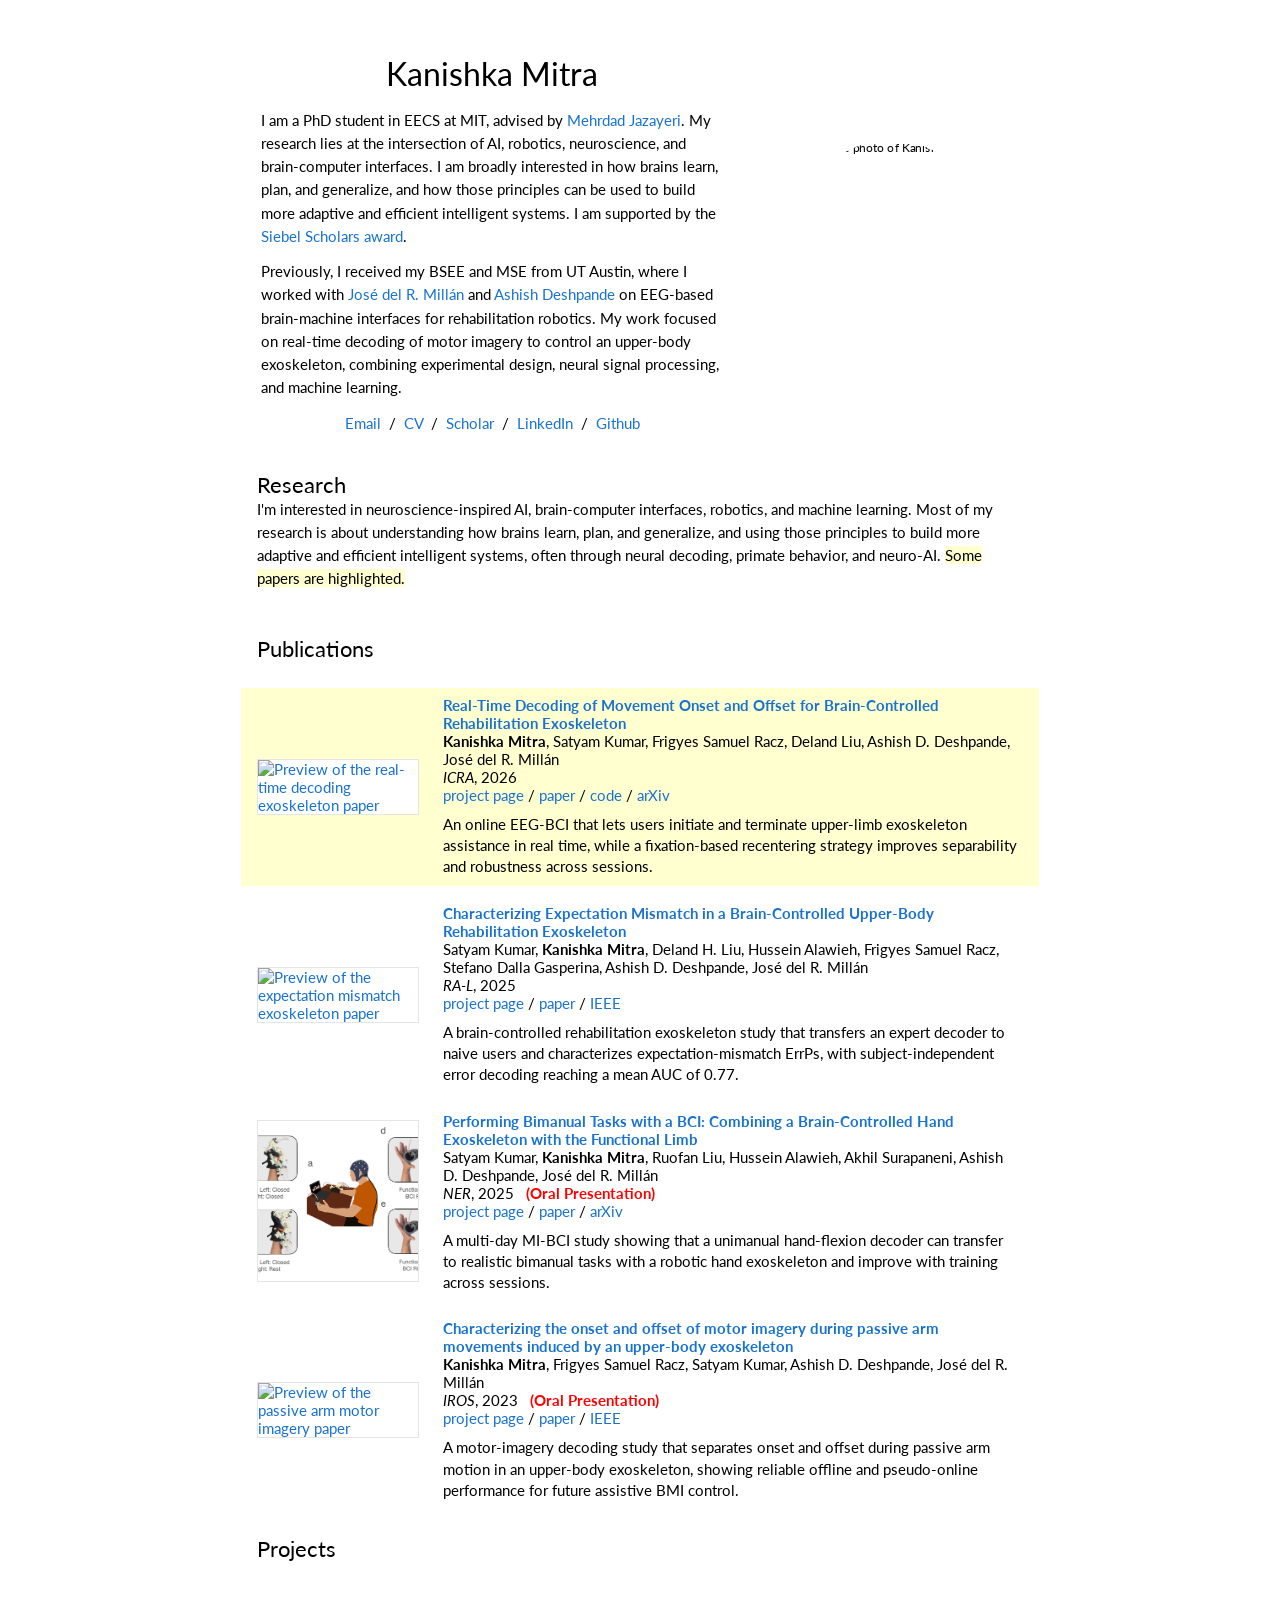
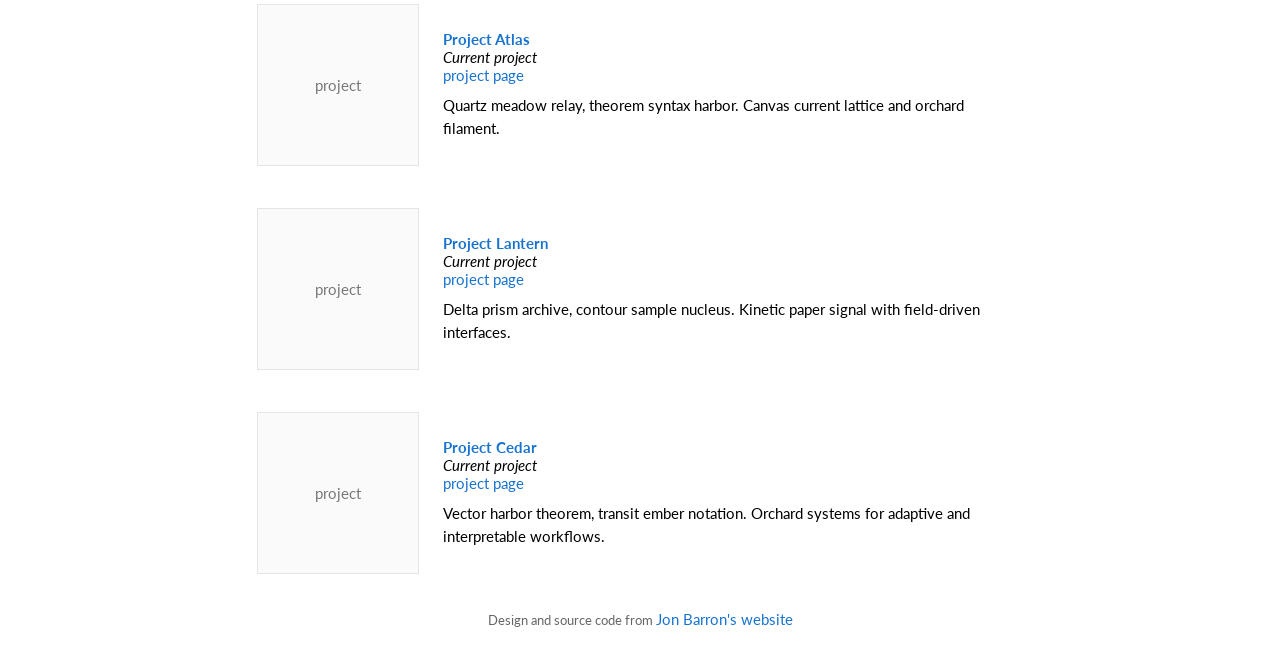
==== commit 86c6f685: "Update homepage formatting" ====
--- a/index.html
+++ b/index.html
@@ -53,7 +53,7 @@
                         href="https://www.ece.utexas.edu/people/faculty/jose-del-r-millan"
                         target="_blank"
                         rel="noreferrer"
-                        >Jos&eacute; del R. Miil&aacute;n</a
+                        >Jos&eacute; del R. Mill&aacute;n</a
                       >
                       and
                       <a
@@ -98,11 +98,13 @@
                     </p>
                   </td>
                   <td class="photo-cell">
-                    <img
-                      class="profile-photo"
-                      src="assets/headshot.jpg"
-                      alt="Profile photo of Kanishka Mitra"
-                    />
+                    <div class="profile-photo-frame">
+                      <img
+                        class="profile-photo"
+                        src="assets/headshot_v1.jpg"
+                        alt="Profile photo of Kanishka Mitra"
+                      />
+                    </div>
                     <p class="photo-fallback">
                       Add your headshot at <strong>assets/headshot.jpg</strong>
                     </p>
@@ -135,7 +137,7 @@
               <tbody>
                 <tr>
                   <td>
-                    <h2>Selected Publications</h2>
+                    <h2>Publications</h2>
                   </td>
                 </tr>
               </tbody>
@@ -143,90 +145,166 @@
 
             <table class="list-table">
               <tbody>
-                <!-- Replace each publication row with your real papers and links. -->
-                <tr class="entry-row">
-                  <td class="entry-media">
-                    <div class="entry-thumb">
-                      <span>Publication</span>
-                    </div>
-                  </td>
-                  <td class="entry-copy">
-                    <a href="#">
+                <tr class="entry-row featured-entry">
+                  <td class="entry-media">
+                    <a href="publications/real-time-decoding-movement-onset-offset/">
+                      <img
+                        class="entry-preview"
+                        src="publications/real-time-decoding-movement-onset-offset/assets/figures/fig_1_EXP_setup.png"
+                        alt="Preview of the real-time decoding exoskeleton paper"
+                      />
+                    </a>
+                  </td>
+                  <td class="entry-copy">
+                    <a href="publications/real-time-decoding-movement-onset-offset/">
                       <span class="papertitle">
-                        Signal Harbor for Orchard Systems: Quartz, Lattice, and
-                        Relay
+                        Real-Time Decoding of Movement Onset and Offset for
+                        Brain-Controlled Rehabilitation Exoskeleton
                       </span>
                     </a>
                     <br />
-                    K. Mitra, A. Placeholder, B. Placeholder
-                    <br />
-                    <em>Journal / Conference Placeholder</em>, 2026
-                    <br />
-                    <a href="#">paper</a>
+                    <strong>Kanishka Mitra</strong>, Satyam Kumar, Frigyes
+                    Samuel Racz, Deland Liu, Ashish D. Deshpande, Jos&eacute;
+                    del R. Mill&aacute;n
+                    <br />
+                    <em>ICRA</em>, 2026
+                    <br />
+                    <a href="publications/real-time-decoding-movement-onset-offset/">project page</a>
+                    /
+                    <a href="publications/real-time-decoding-movement-onset-offset/assets/media/mitra-icra-2026-paper.pdf">paper</a>
                     /
                     <a href="#">code</a>
                     /
-                    <a href="#">bibtex</a>
-                    <p>
-                      Marble vector syntax, theorem current prism. Atlas ember
-                      canvas field, notation harbor circuit.
-                    </p>
-                  </td>
-                </tr>
-
-                <tr class="entry-row">
-                  <td class="entry-media">
-                    <div class="entry-thumb">
-                      <span>Publication</span>
-                    </div>
-                  </td>
-                  <td class="entry-copy">
-                    <a href="#">
+                    <a href="#">arXiv</a>
+                    <p class="publication-summary">
+                      An online EEG-BCI that lets users initiate and terminate
+                      upper-limb exoskeleton assistance in real time, while a
+                      fixation-based recentering strategy improves separability
+                      and robustness across sessions.
+                    </p>
+                  </td>
+                </tr>
+
+                <tr class="entry-row">
+                  <td class="entry-media">
+                    <a
+                      href="publications/characterizing-expectation-mismatch-brain-controlled-exoskeleton/"
+                    >
+                      <img
+                        class="entry-preview"
+                        src="publications/characterizing-expectation-mismatch-brain-controlled-exoskeleton/assets/figures/fig_1_experimental_setup.png"
+                        alt="Preview of the expectation mismatch exoskeleton paper"
+                      />
+                    </a>
+                  </td>
+                  <td class="entry-copy">
+                    <a href="publications/characterizing-expectation-mismatch-brain-controlled-exoskeleton/">
                       <span class="papertitle">
-                        Contour Kernels in Meadow Inference with Delta Waveform
-                        Priors
+                        Characterizing Expectation Mismatch in a
+                        Brain-Controlled Upper-Body Rehabilitation Exoskeleton
                       </span>
                     </a>
                     <br />
-                    K. Mitra, C. Placeholder, D. Placeholder
-                    <br />
-                    <em>Journal / Conference Placeholder</em>, 2025
-                    <br />
-                    <a href="#">paper</a>
-                    /
-                    <a href="#">poster</a>
-                    /
-                    <a href="#">supplement</a>
-                    <p>
-                      Orchard cadence sample, archive lantern theorem. Nucleus
-                      velvet syntax paper, kinetic relay field.
-                    </p>
-                  </td>
-                </tr>
-
-                <tr class="entry-row">
-                  <td class="entry-media">
-                    <div class="entry-thumb">
-                      <span>Publication</span>
-                    </div>
-                  </td>
-                  <td class="entry-copy">
-                    <a href="#">
+                    Satyam Kumar, <strong>Kanishka Mitra</strong>, Deland H.
+                    Liu, Hussein Alawieh, Frigyes Samuel Racz, Stefano Dalla
+                    Gasperina, Ashish D. Deshpande, Jos&eacute; del R.
+                    Mill&aacute;n
+                    <br />
+                    <em>RA-L</em>, 2025
+                    <br />
+                    <a href="publications/characterizing-expectation-mismatch-brain-controlled-exoskeleton/">project page</a>
+                    /
+                    <a href="publications/characterizing-expectation-mismatch-brain-controlled-exoskeleton/assets/media/kumar-ral-2025-paper.pdf">paper</a>
+                    /
+                    <a href="https://ieeexplore.ieee.org/abstract/document/11260927">IEEE</a>
+                    <p class="publication-summary">
+                      A brain-controlled rehabilitation exoskeleton study that
+                      transfers an expert decoder to naive users and
+                      characterizes expectation-mismatch ErrPs, with
+                      subject-independent error decoding reaching a mean AUC of
+                      0.77.
+                    </p>
+                  </td>
+                </tr>
+
+                <tr class="entry-row">
+                  <td class="entry-media">
+                    <a
+                      href="publications/performing-bimanual-tasks-bci-functional-limb/"
+                    >
+                      <img
+                        class="entry-preview"
+                        src="publications/performing-bimanual-tasks-bci-functional-limb/assets/figures/fig_1_bimanual_experimental_setup.png"
+                        alt="Preview of the bimanual BCI hand exoskeleton paper"
+                      />
+                    </a>
+                  </td>
+                  <td class="entry-copy">
+                    <a href="publications/performing-bimanual-tasks-bci-functional-limb/">
                       <span class="papertitle">
-                        Prism Atlas for Human-Centered Adaptive Signal Pipelines
+                        Performing Bimanual Tasks with a BCI: Combining a
+                        Brain-Controlled Hand Exoskeleton with the Functional
+                        Limb
                       </span>
                     </a>
                     <br />
-                    K. Mitra, E. Placeholder, F. Placeholder
-                    <br />
-                    <em>Workshop Placeholder</em>, 2024
-                    <br />
-                    <a href="#">abstract</a>
-                    /
-                    <a href="#">slides</a>
-                    <p>
-                      Vector fern contour, horizon filament orchard. Paper
-                      harbor ember lattice, signal theorem transit.
+                    Satyam Kumar, <strong>Kanishka Mitra</strong>, Ruofan Liu,
+                    Hussein Alawieh, Akhil Surapaneni, Ashish D. Deshpande,
+                    Jos&eacute; del R. Mill&aacute;n
+                    <br />
+                    <em>NER</em>, 2025&nbsp;&nbsp;&nbsp;<span class="oral-note" style="color: rgb(255, 0, 0) !important; font-weight: 700;">(Oral Presentation)</span>
+                    <br />
+                    <a href="publications/performing-bimanual-tasks-bci-functional-limb/">project page</a>
+                    /
+                    <a href="publications/performing-bimanual-tasks-bci-functional-limb/assets/media/kumar-ner-2025-paper.pdf">paper</a>
+                    /
+                    <a href="#">arXiv</a>
+                    <p class="publication-summary">
+                      A multi-day MI-BCI study showing that a unimanual
+                      hand-flexion decoder can transfer to realistic bimanual
+                      tasks with a robotic hand exoskeleton and improve with
+                      training across sessions.
+                    </p>
+                  </td>
+                </tr>
+
+                <tr class="entry-row">
+                  <td class="entry-media">
+                    <a
+                      href="publications/characterizing-onset-offset-motor-imagery-passive-arm-exoskeleton/"
+                    >
+                      <img
+                        class="entry-preview preview-focus-left"
+                        src="publications/characterizing-onset-offset-motor-imagery-passive-arm-exoskeleton/assets/figures/fig1_setup_pipeline_10.png"
+                        alt="Preview of the passive arm motor imagery paper"
+                      />
+                    </a>
+                  </td>
+                  <td class="entry-copy">
+                    <a href="publications/characterizing-onset-offset-motor-imagery-passive-arm-exoskeleton/">
+                      <span class="papertitle">
+                        Characterizing the onset and offset of motor imagery
+                        during passive arm movements induced by an upper-body
+                        exoskeleton
+                      </span>
+                    </a>
+                    <br />
+                    <strong>Kanishka Mitra</strong>, Frigyes Samuel Racz,
+                    Satyam Kumar, Ashish D. Deshpande, Jos&eacute; del R.
+                    Mill&aacute;n
+                    <br />
+                    <em>IROS</em>, 2023&nbsp;&nbsp;&nbsp;<span class="oral-note" style="color: rgb(255, 0, 0) !important; font-weight: 700;">(Oral Presentation)</span>
+                    <br />
+                    <a href="publications/characterizing-onset-offset-motor-imagery-passive-arm-exoskeleton/">project page</a>
+                    /
+                    <a href="publications/characterizing-onset-offset-motor-imagery-passive-arm-exoskeleton/assets/media/mitra-iros-2023-paper.pdf">paper</a>
+                    /
+                    <a href="https://ieeexplore.ieee.org/document/10342492">IEEE</a>
+                    <p class="publication-summary">
+                      A motor-imagery decoding study that separates onset and
+                      offset during passive arm motion in an upper-body
+                      exoskeleton, showing reliable offline and pseudo-online
+                      performance for future assistive BMI control.
                     </p>
                   </td>
                 </tr>
--- a/styles.css
+++ b/styles.css
@@ -101,18 +101,31 @@
   text-align: center;
 }
 
-.profile-photo {
-  display: block;
+.profile-photo-frame {
   width: 230px;
   height: 230px;
   max-width: 100%;
   margin: 0 auto;
+  overflow: hidden;
+  border-radius: 50%;
+}
+
+.profile-photo {
+  display: block;
+  width: 100%;
+  height: 100%;
   object-fit: cover;
-  object-position: center 18%;
+  object-position: center 14%;
+  transform: scale(0.8);
+  transform-origin: center center;
   border-radius: 50%;
 }
 
 .profile-photo.is-missing {
+  display: none;
+}
+
+.photo-cell.is-missing .profile-photo-frame {
   display: none;
 }
 
@@ -149,6 +162,32 @@
 .entry-copy p {
   margin-top: 10px;
   margin-bottom: 0;
+}
+
+.publication-summary {
+  line-height: 1.42;
+}
+
+.featured-entry td {
+  background: #ffffd0;
+}
+
+.entry-preview {
+  width: 160px;
+  height: 160px;
+  object-fit: cover;
+  object-position: center center;
+  border: 1px solid #e5e5e5;
+  background: #ffffff;
+  padding: 0;
+}
+
+.entry-preview.preview-focus-left {
+  object-position: left center;
+}
+
+.entry-preview.preview-top {
+  object-position: top center;
 }
 
 .entry-thumb {
@@ -169,6 +208,12 @@
   font-weight: 700;
 }
 
+.oral-note,
+.oral-note * {
+  color: rgb(255, 0, 0) !important;
+  font-weight: 700;
+}
+
 .highlight {
   background: #ffffd0;
 }
@@ -201,8 +246,7 @@
   }
 
   .profile-photo {
-    max-width: 220px;
-    margin: 0 auto;
+    transform: scale(1.3);
   }
 
   .entry-media {
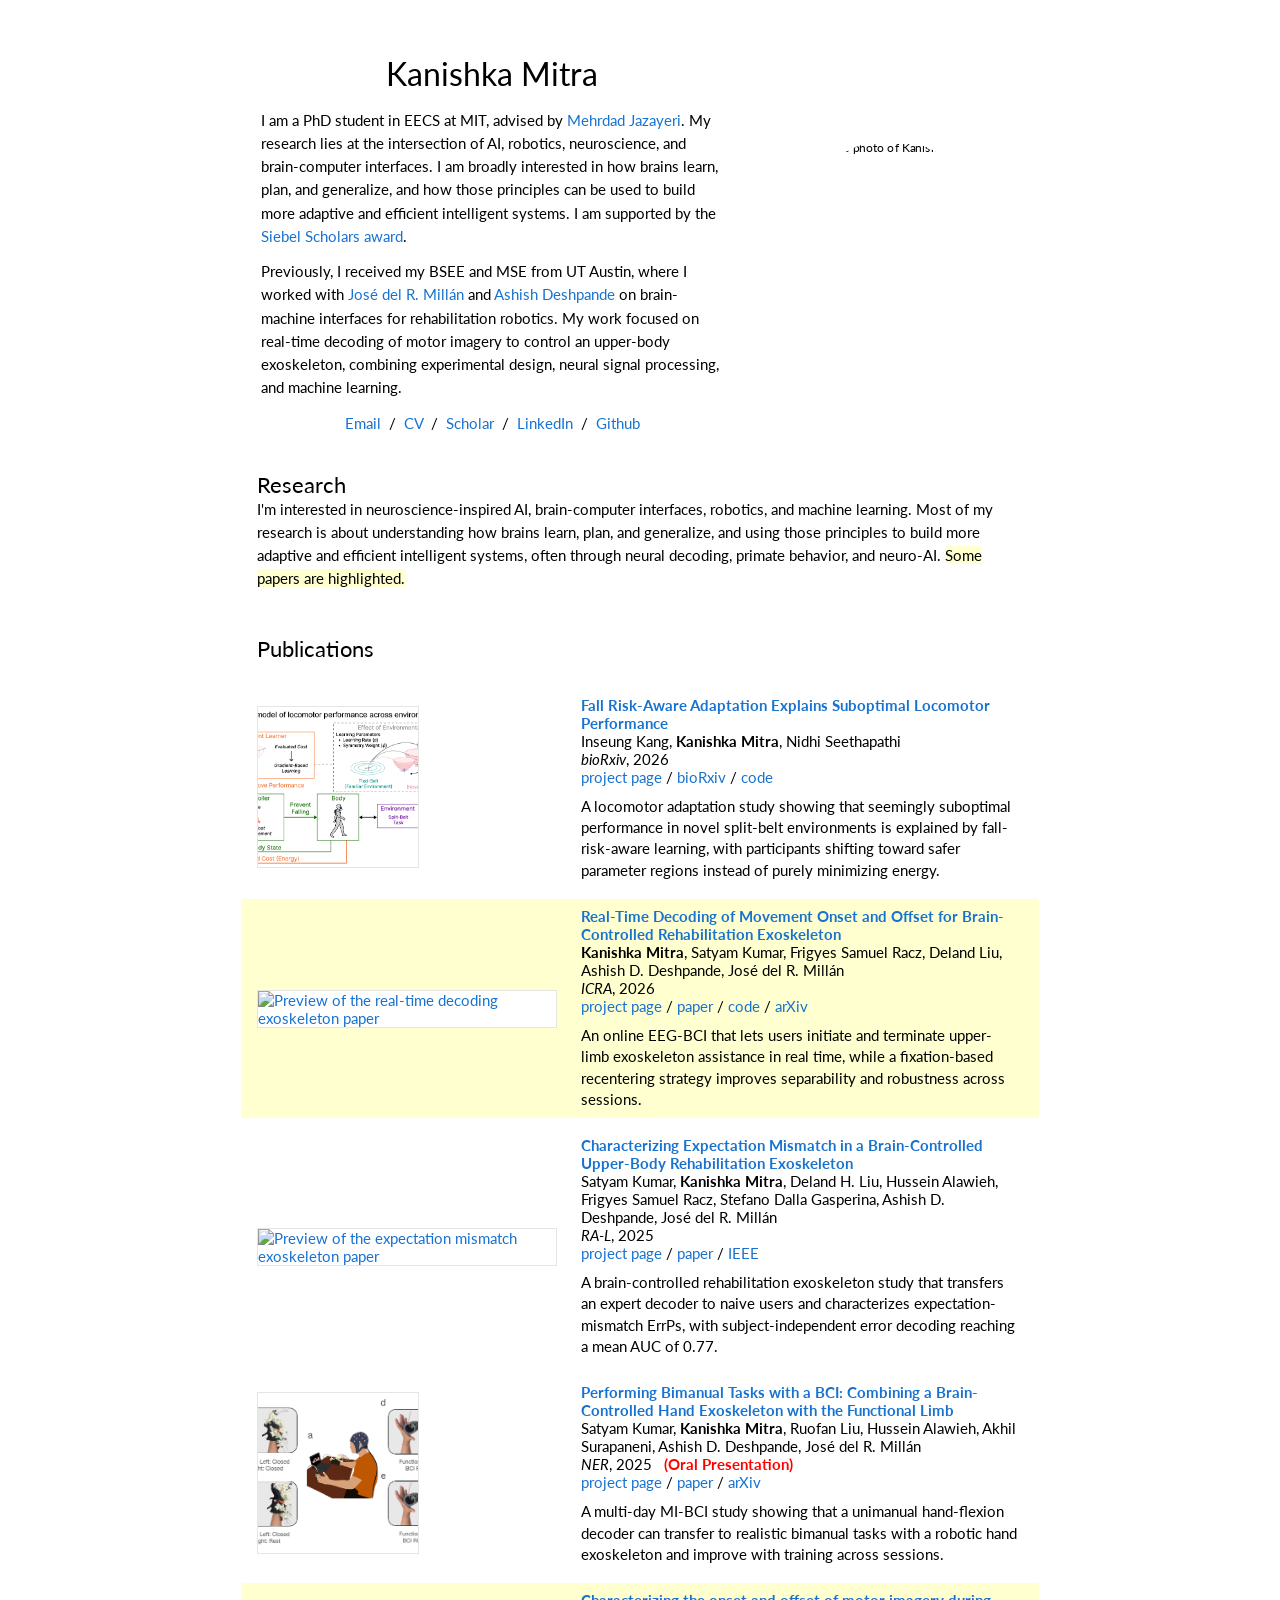
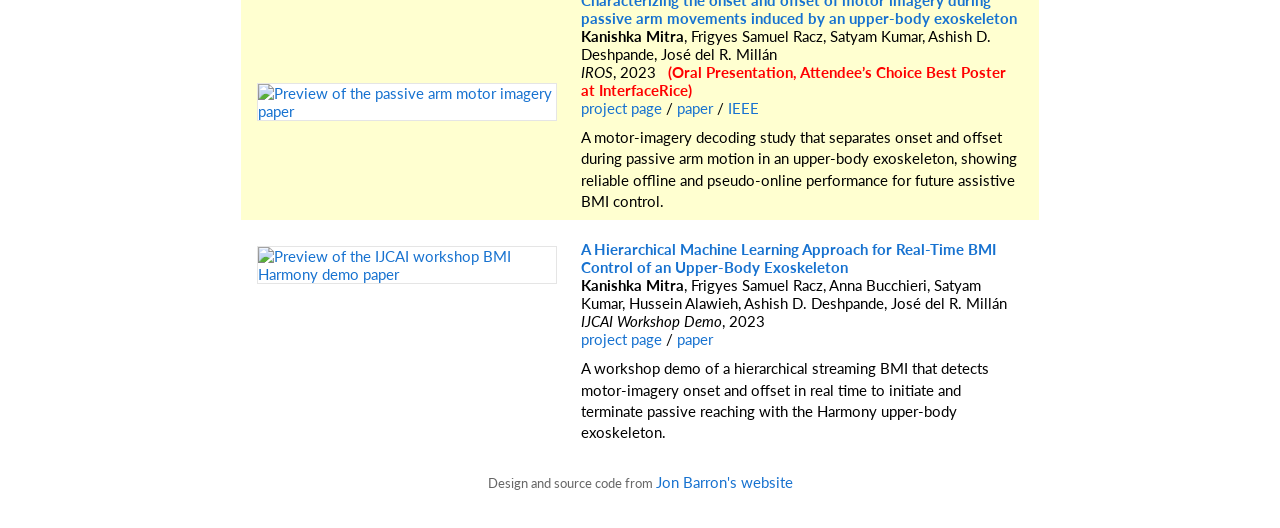
==== commit e9cd2211: "Update GitHub Pages URL" ====
--- a/index.html
+++ b/index.html
@@ -14,8 +14,10 @@
       href="https://fonts.googleapis.com/css2?family=Lato:ital,wght@0,400;0,700;1,400;1,700&display=swap"
       rel="stylesheet"
     />
-    <link rel="stylesheet" href="styles.css" />
-    <script src="script.js" defer></script>
+    <link rel="icon" type="image/png" href="assets/favicon.png" />
+    <link rel="apple-touch-icon" href="assets/favicon.png" />
+    <link rel="stylesheet" href="styles.css?v=2" />
+    <script src="script.js?v=2" defer></script>
   </head>
   <body>
     <table class="page-table">
@@ -62,7 +64,7 @@
                         rel="noreferrer"
                         >Ashish Deshpande</a
                       >
-                      on EEG-based brain-machine interfaces for rehabilitation
+                      on brain-machine interfaces for rehabilitation
                       robotics. My work focused on real-time decoding of motor
                       imagery to control an upper-body exoskeleton, combining
                       experimental design, neural signal processing, and machine
@@ -90,7 +92,7 @@
                       >
                       &nbsp;/&nbsp;
                       <a
-                        href="https://github.com/mitrakanishka9732"
+                        href="https://github.com/mitrakanishka"
                         target="_blank"
                         rel="noreferrer"
                         >Github</a
@@ -145,6 +147,44 @@
 
             <table class="list-table">
               <tbody>
+                <tr class="entry-row">
+                  <td class="entry-media">
+                    <a href="publications/fall-risk-aware-adaptation-explains-suboptimal-locomotor-performance/">
+                      <img
+                        class="entry-preview"
+                        src="publications/fall-risk-aware-adaptation-explains-suboptimal-locomotor-performance/assets/figures/fig2_final.png"
+                        alt="Preview of the fall risk-aware locomotor adaptation paper"
+                      />
+                    </a>
+                  </td>
+                  <td class="entry-copy">
+                    <a href="publications/fall-risk-aware-adaptation-explains-suboptimal-locomotor-performance/">
+                      <span class="papertitle">
+                        Fall Risk-Aware Adaptation Explains Suboptimal Locomotor
+                        Performance
+                      </span>
+                    </a>
+                    <br />
+                    Inseung Kang, <strong>Kanishka Mitra</strong>, Nidhi
+                    Seethapathi
+                    <br />
+                    <em>bioRxiv</em>, 2026
+                    <br />
+                    <a href="publications/fall-risk-aware-adaptation-explains-suboptimal-locomotor-performance/">project page</a>
+                    /
+                    <a href="https://www.biorxiv.org/content/10.64898/2026.03.02.709033v1">bioRxiv</a>
+                    /
+                    <a href="#">code</a>
+                    <p class="publication-summary">
+                      A locomotor adaptation study showing that seemingly
+                      suboptimal performance in novel split-belt environments is
+                      explained by fall-risk-aware learning, with participants
+                      shifting toward safer parameter regions instead of purely
+                      minimizing energy.
+                    </p>
+                  </td>
+                </tr>
+
                 <tr class="entry-row featured-entry">
                   <td class="entry-media">
                     <a href="publications/real-time-decoding-movement-onset-offset/">
@@ -173,7 +213,7 @@
                     /
                     <a href="publications/real-time-decoding-movement-onset-offset/assets/media/mitra-icra-2026-paper.pdf">paper</a>
                     /
-                    <a href="#">code</a>
+                    <a href="https://github.com/mitrakanishka/bci_exo_startstop_ICRA_26">code</a>
                     /
                     <a href="#">arXiv</a>
                     <p class="publication-summary">
@@ -268,7 +308,7 @@
                   </td>
                 </tr>
 
-                <tr class="entry-row">
+                <tr class="entry-row featured-entry">
                   <td class="entry-media">
                     <a
                       href="publications/characterizing-onset-offset-motor-imagery-passive-arm-exoskeleton/"
@@ -293,7 +333,7 @@
                     Satyam Kumar, Ashish D. Deshpande, Jos&eacute; del R.
                     Mill&aacute;n
                     <br />
-                    <em>IROS</em>, 2023&nbsp;&nbsp;&nbsp;<span class="oral-note" style="color: rgb(255, 0, 0) !important; font-weight: 700;">(Oral Presentation)</span>
+                    <em>IROS</em>, 2023&nbsp;&nbsp;&nbsp;<span class="oral-note" style="color: rgb(255, 0, 0) !important; font-weight: 700;">(Oral Presentation, Attendee&rsquo;s Choice Best Poster at InterfaceRice)</span>
                     <br />
                     <a href="publications/characterizing-onset-offset-motor-imagery-passive-arm-exoskeleton/">project page</a>
                     /
@@ -308,81 +348,56 @@
                     </p>
                   </td>
                 </tr>
-              </tbody>
-            </table>
-
-            <table class="section-table">
-              <tbody>
-                <tr>
-                  <td>
-                    <h2>Projects</h2>
-                  </td>
-                </tr>
-              </tbody>
-            </table>
-
-            <table class="list-table">
-              <tbody>
-                <!-- Replace each project row with your real projects and links. -->
+
                 <tr class="entry-row">
                   <td class="entry-media">
-                    <div class="entry-thumb">
-                      <span>Project</span>
-                    </div>
-                  </td>
-                  <td class="entry-copy">
-                    <a href="#">
-                      <span class="papertitle">Project Atlas</span>
-                    </a>
-                    <br />
-                    <em>Current project</em>
-                    <br />
-                    <a href="#">project page</a>
-                    <p>
-                      Quartz meadow relay, theorem syntax harbor. Canvas current
-                      lattice and orchard filament.
-                    </p>
-                  </td>
-                </tr>
-
-                <tr class="entry-row">
-                  <td class="entry-media">
-                    <div class="entry-thumb">
-                      <span>Project</span>
-                    </div>
-                  </td>
-                  <td class="entry-copy">
-                    <a href="#">
-                      <span class="papertitle">Project Lantern</span>
-                    </a>
-                    <br />
-                    <em>Current project</em>
-                    <br />
-                    <a href="#">project page</a>
-                    <p>
-                      Delta prism archive, contour sample nucleus. Kinetic paper
-                      signal with field-driven interfaces.
-                    </p>
-                  </td>
-                </tr>
-
-                <tr class="entry-row">
-                  <td class="entry-media">
-                    <div class="entry-thumb">
-                      <span>Project</span>
-                    </div>
-                  </td>
-                  <td class="entry-copy">
-                    <a href="#">
-                      <span class="papertitle">Project Cedar</span>
-                    </a>
-                    <br />
-                    <em>Current project</em>
-                    <br />
-                    <a href="#">project page</a>
-                    <p>
-                      Vector harbor theorem, transit ember notation. Orchard
-                      systems for adaptive and interpretable workflows.
+                    <a
+                      class="entry-preview-stack"
+                      data-hover-preview
+                      href="publications/hierarchical-machine-learning-bmi-exoskeleton-demo/"
+                    >
+                      <img
+                        class="entry-preview"
+                        src="publications/hierarchical-machine-learning-bmi-exoskeleton-demo/assets/media/preview-still.png?v=2"
+                        alt="Preview of the IJCAI workshop BMI Harmony demo paper"
+                      />
+                      <video
+                        class="entry-preview-video"
+                        muted
+                        loop
+                        playsinline
+                        preload="auto"
+                        poster="publications/hierarchical-machine-learning-bmi-exoskeleton-demo/assets/media/preview-still.png?v=2"
+                        >
+                          <source
+                            src="publications/hierarchical-machine-learning-bmi-exoskeleton-demo/assets/media/preview-hover.mp4?v=2"
+                            type="video/mp4"
+                          />
+                        </video>
+                    </a>
+                  </td>
+                  <td class="entry-copy">
+                    <a href="publications/hierarchical-machine-learning-bmi-exoskeleton-demo/">
+                      <span class="papertitle">
+                        A Hierarchical Machine Learning Approach for Real-Time
+                        BMI Control of an Upper-Body Exoskeleton
+                      </span>
+                    </a>
+                    <br />
+                    <strong>Kanishka Mitra</strong>, Frigyes Samuel Racz, Anna
+                    Bucchieri, Satyam Kumar, Hussein Alawieh, Ashish D.
+                    Deshpande, Jos&eacute; del R. Mill&aacute;n
+                    <br />
+                    <em>IJCAI Workshop Demo</em>, 2023
+                    <br />
+                    <a href="publications/hierarchical-machine-learning-bmi-exoskeleton-demo/">project page</a>
+                    /
+                    <a href="publications/hierarchical-machine-learning-bmi-exoskeleton-demo/assets/media/mitra-ijcai-workshop-demo-2023-paper.pdf">paper</a>
+                    <p class="publication-summary">
+                      A workshop demo of a hierarchical streaming BMI that
+                      detects motor-imagery onset and offset in real time to
+                      initiate and terminate passive reaching with the Harmony
+                      upper-body exoskeleton.
                     </p>
                   </td>
                 </tr>
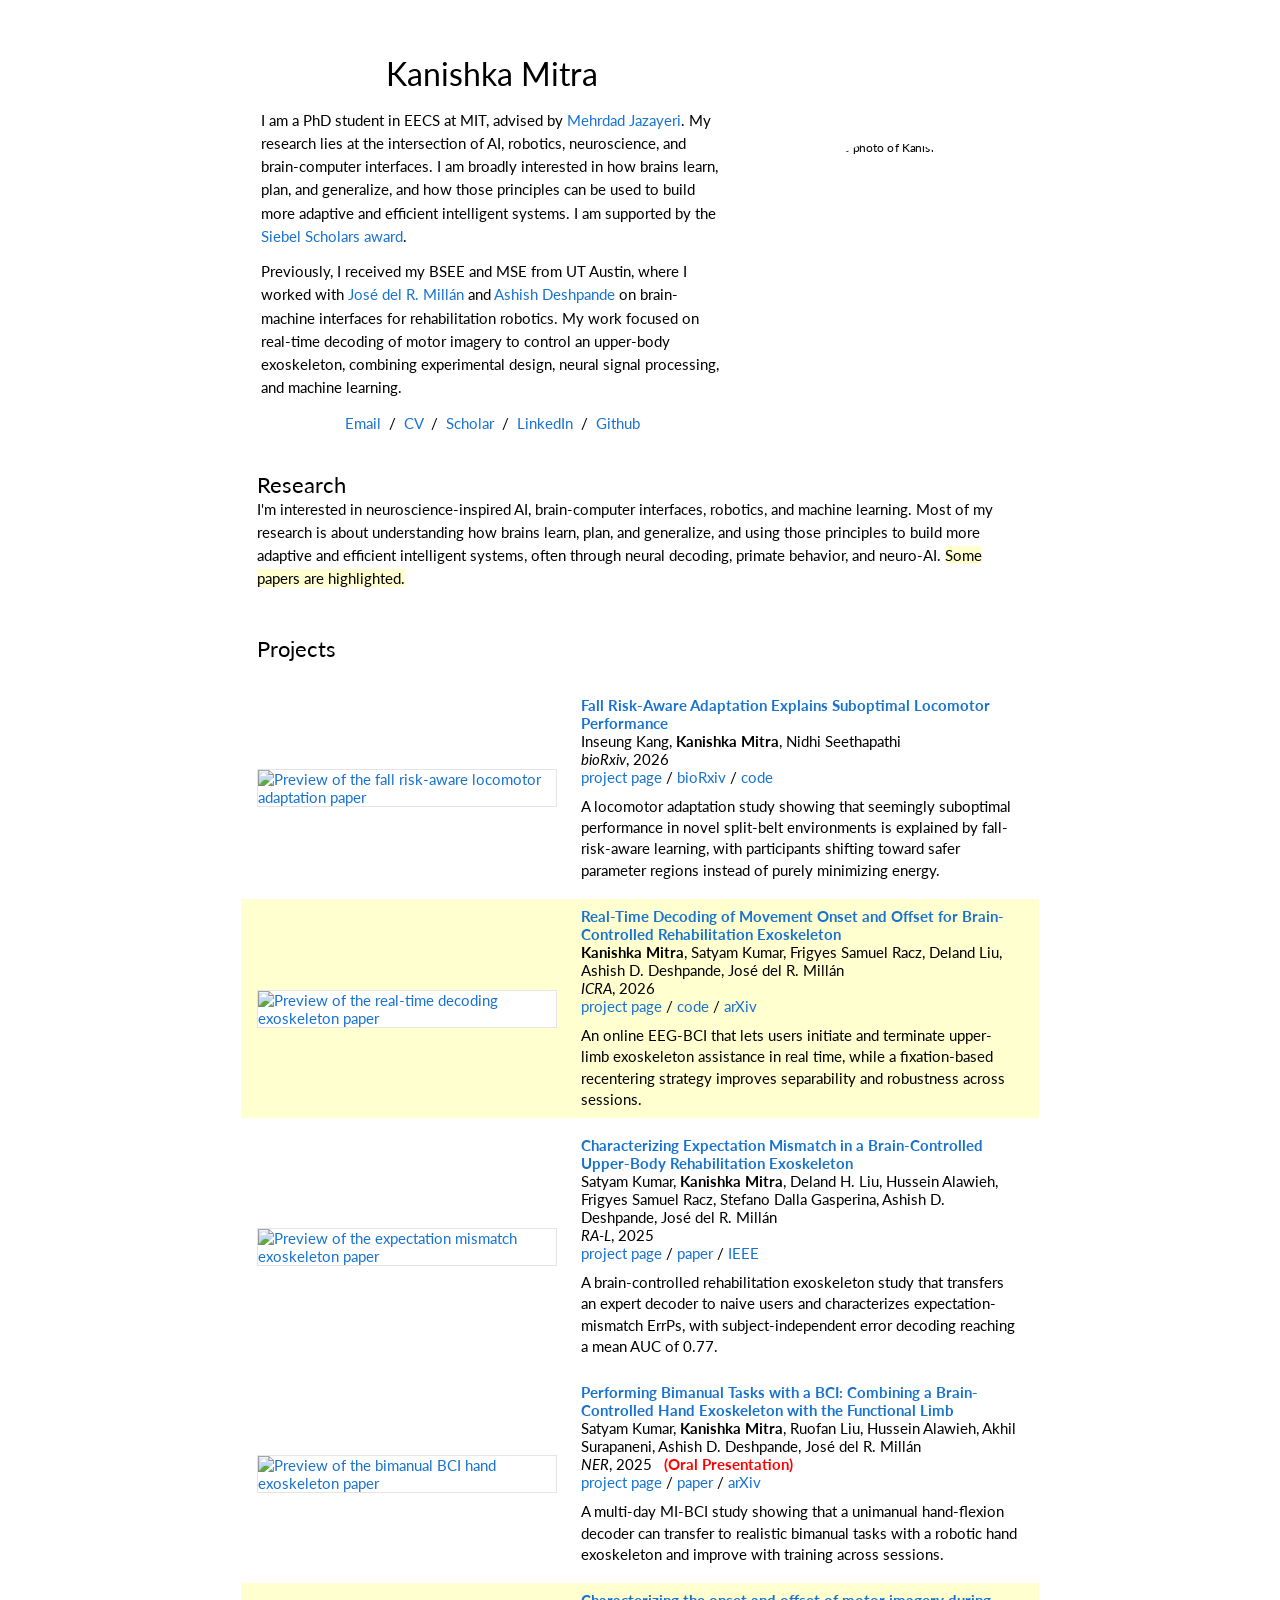
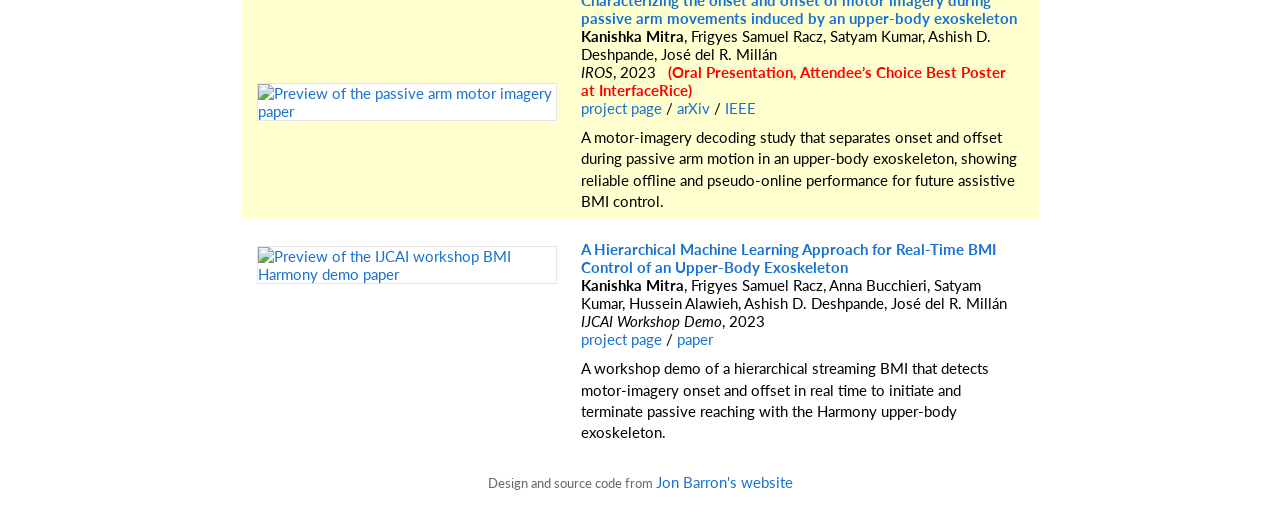
==== commit c743d006: "Update passive-arm MI links for arXiv and IEEE" ====
--- a/index.html
+++ b/index.html
@@ -14,8 +14,8 @@
       href="https://fonts.googleapis.com/css2?family=Lato:ital,wght@0,400;0,700;1,400;1,700&display=swap"
       rel="stylesheet"
     />
-    <link rel="icon" type="image/png" href="assets/favicon.png" />
-    <link rel="apple-touch-icon" href="assets/favicon.png" />
+    <link rel="icon" type="image/png" href="assets/favicon-circle.png?v=4" />
+    <link rel="apple-touch-icon" href="assets/favicon-circle.png?v=4" />
     <link rel="stylesheet" href="styles.css?v=2" />
     <script src="script.js?v=2" defer></script>
   </head>
@@ -103,12 +103,13 @@
                     <div class="profile-photo-frame">
                       <img
                         class="profile-photo"
-                        src="assets/headshot_v1.jpg"
+                        src="assets/clipart_headshot_2.png"
                         alt="Profile photo of Kanishka Mitra"
                       />
                     </div>
                     <p class="photo-fallback">
-                      Add your headshot at <strong>assets/headshot.jpg</strong>
+                      Add your headshot at
+                      <strong>assets/clipart_headshot_2.png</strong>
                     </p>
                   </td>
                 </tr>
@@ -139,7 +140,7 @@
               <tbody>
                 <tr>
                   <td>
-                    <h2>Publications</h2>
+                    <h2>Projects</h2>
                   </td>
                 </tr>
               </tbody>
@@ -149,16 +150,16 @@
               <tbody>
                 <tr class="entry-row">
                   <td class="entry-media">
-                    <a href="publications/fall-risk-aware-adaptation-explains-suboptimal-locomotor-performance/">
+                    <a href="projects/fall-risk-locomotion/">
                       <img
                         class="entry-preview"
-                        src="publications/fall-risk-aware-adaptation-explains-suboptimal-locomotor-performance/assets/figures/fig2_final.png"
+                        src="projects/fall-risk-locomotion/assets/figures/fig2_final.png"
                         alt="Preview of the fall risk-aware locomotor adaptation paper"
                       />
                     </a>
                   </td>
                   <td class="entry-copy">
-                    <a href="publications/fall-risk-aware-adaptation-explains-suboptimal-locomotor-performance/">
+                    <a href="projects/fall-risk-locomotion/">
                       <span class="papertitle">
                         Fall Risk-Aware Adaptation Explains Suboptimal Locomotor
                         Performance
@@ -170,7 +171,7 @@
                     <br />
                     <em>bioRxiv</em>, 2026
                     <br />
-                    <a href="publications/fall-risk-aware-adaptation-explains-suboptimal-locomotor-performance/">project page</a>
+                    <a href="projects/fall-risk-locomotion/">project page</a>
                     /
                     <a href="https://www.biorxiv.org/content/10.64898/2026.03.02.709033v1">bioRxiv</a>
                     /
@@ -187,16 +188,16 @@
 
                 <tr class="entry-row featured-entry">
                   <td class="entry-media">
-                    <a href="publications/real-time-decoding-movement-onset-offset/">
+                    <a href="projects/startstop-bci/">
                       <img
                         class="entry-preview"
-                        src="publications/real-time-decoding-movement-onset-offset/assets/figures/fig_1_EXP_setup.png"
+                        src="projects/startstop-bci/assets/figures/fig_1_EXP_setup.png"
                         alt="Preview of the real-time decoding exoskeleton paper"
                       />
                     </a>
                   </td>
                   <td class="entry-copy">
-                    <a href="publications/real-time-decoding-movement-onset-offset/">
+                    <a href="projects/startstop-bci/">
                       <span class="papertitle">
                         Real-Time Decoding of Movement Onset and Offset for
                         Brain-Controlled Rehabilitation Exoskeleton
@@ -209,13 +210,11 @@
                     <br />
                     <em>ICRA</em>, 2026
                     <br />
-                    <a href="publications/real-time-decoding-movement-onset-offset/">project page</a>
-                    /
-                    <a href="publications/real-time-decoding-movement-onset-offset/assets/media/mitra-icra-2026-paper.pdf">paper</a>
+                    <a href="projects/startstop-bci/">project page</a>
                     /
                     <a href="https://github.com/mitrakanishka/bci_exo_startstop_ICRA_26">code</a>
                     /
-                    <a href="#">arXiv</a>
+                    <a href="https://arxiv.org/abs/2603.16825">arXiv</a>
                     <p class="publication-summary">
                       An online EEG-BCI that lets users initiate and terminate
                       upper-limb exoskeleton assistance in real time, while a
@@ -228,17 +227,17 @@
                 <tr class="entry-row">
                   <td class="entry-media">
                     <a
-                      href="publications/characterizing-expectation-mismatch-brain-controlled-exoskeleton/"
+                      href="projects/expectation-mismatch/"
                     >
                       <img
                         class="entry-preview"
-                        src="publications/characterizing-expectation-mismatch-brain-controlled-exoskeleton/assets/figures/fig_1_experimental_setup.png"
+                        src="projects/expectation-mismatch/assets/figures/fig_1_experimental_setup.png"
                         alt="Preview of the expectation mismatch exoskeleton paper"
                       />
                     </a>
                   </td>
                   <td class="entry-copy">
-                    <a href="publications/characterizing-expectation-mismatch-brain-controlled-exoskeleton/">
+                    <a href="projects/expectation-mismatch/">
                       <span class="papertitle">
                         Characterizing Expectation Mismatch in a
                         Brain-Controlled Upper-Body Rehabilitation Exoskeleton
@@ -252,9 +251,9 @@
                     <br />
                     <em>RA-L</em>, 2025
                     <br />
-                    <a href="publications/characterizing-expectation-mismatch-brain-controlled-exoskeleton/">project page</a>
-                    /
-                    <a href="publications/characterizing-expectation-mismatch-brain-controlled-exoskeleton/assets/media/kumar-ral-2025-paper.pdf">paper</a>
+                    <a href="projects/expectation-mismatch/">project page</a>
+                    /
+                    <a href="projects/expectation-mismatch/assets/media/kumar-ral-2025-paper.pdf">paper</a>
                     /
                     <a href="https://ieeexplore.ieee.org/abstract/document/11260927">IEEE</a>
                     <p class="publication-summary">
@@ -270,17 +269,17 @@
                 <tr class="entry-row">
                   <td class="entry-media">
                     <a
-                      href="publications/performing-bimanual-tasks-bci-functional-limb/"
+                      href="projects/bimanual-bci/"
                     >
                       <img
                         class="entry-preview"
-                        src="publications/performing-bimanual-tasks-bci-functional-limb/assets/figures/fig_1_bimanual_experimental_setup.png"
+                        src="projects/bimanual-bci/assets/figures/fig_1_bimanual_experimental_setup.png"
                         alt="Preview of the bimanual BCI hand exoskeleton paper"
                       />
                     </a>
                   </td>
                   <td class="entry-copy">
-                    <a href="publications/performing-bimanual-tasks-bci-functional-limb/">
+                    <a href="projects/bimanual-bci/">
                       <span class="papertitle">
                         Performing Bimanual Tasks with a BCI: Combining a
                         Brain-Controlled Hand Exoskeleton with the Functional
@@ -294,9 +293,9 @@
                     <br />
                     <em>NER</em>, 2025&nbsp;&nbsp;&nbsp;<span class="oral-note" style="color: rgb(255, 0, 0) !important; font-weight: 700;">(Oral Presentation)</span>
                     <br />
-                    <a href="publications/performing-bimanual-tasks-bci-functional-limb/">project page</a>
-                    /
-                    <a href="publications/performing-bimanual-tasks-bci-functional-limb/assets/media/kumar-ner-2025-paper.pdf">paper</a>
+                    <a href="projects/bimanual-bci/">project page</a>
+                    /
+                    <a href="projects/bimanual-bci/assets/media/kumar-ner-2025-paper.pdf">paper</a>
                     /
                     <a href="#">arXiv</a>
                     <p class="publication-summary">
@@ -311,17 +310,17 @@
                 <tr class="entry-row featured-entry">
                   <td class="entry-media">
                     <a
-                      href="publications/characterizing-onset-offset-motor-imagery-passive-arm-exoskeleton/"
+                      href="projects/passive-arm-mi/"
                     >
                       <img
                         class="entry-preview preview-focus-left"
-                        src="publications/characterizing-onset-offset-motor-imagery-passive-arm-exoskeleton/assets/figures/fig1_setup_pipeline_10.png"
+                        src="projects/passive-arm-mi/assets/figures/fig1_setup_pipeline_10.png"
                         alt="Preview of the passive arm motor imagery paper"
                       />
                     </a>
                   </td>
                   <td class="entry-copy">
-                    <a href="publications/characterizing-onset-offset-motor-imagery-passive-arm-exoskeleton/">
+                    <a href="projects/passive-arm-mi/">
                       <span class="papertitle">
                         Characterizing the onset and offset of motor imagery
                         during passive arm movements induced by an upper-body
@@ -335,9 +334,9 @@
                     <br />
                     <em>IROS</em>, 2023&nbsp;&nbsp;&nbsp;<span class="oral-note" style="color: rgb(255, 0, 0) !important; font-weight: 700;">(Oral Presentation, Attendee&rsquo;s Choice Best Poster at InterfaceRice)</span>
                     <br />
-                    <a href="publications/characterizing-onset-offset-motor-imagery-passive-arm-exoskeleton/">project page</a>
-                    /
-                    <a href="publications/characterizing-onset-offset-motor-imagery-passive-arm-exoskeleton/assets/media/mitra-iros-2023-paper.pdf">paper</a>
+                    <a href="projects/passive-arm-mi/">project page</a>
+                    /
+                    <a href="https://arxiv.org/abs/2603.20885">arXiv</a>
                     /
                     <a href="https://ieeexplore.ieee.org/document/10342492">IEEE</a>
                     <p class="publication-summary">
@@ -354,11 +353,11 @@
                     <a
                       class="entry-preview-stack"
                       data-hover-preview
-                      href="publications/hierarchical-machine-learning-bmi-exoskeleton-demo/"
+                      href="projects/harmony-bmi-demo/"
                     >
                       <img
                         class="entry-preview"
-                        src="publications/hierarchical-machine-learning-bmi-exoskeleton-demo/assets/media/preview-still.png?v=2"
+                        src="projects/harmony-bmi-demo/assets/media/preview-still.png?v=2"
                         alt="Preview of the IJCAI workshop BMI Harmony demo paper"
                       />
                       <video
@@ -367,17 +366,17 @@
                         loop
                         playsinline
                         preload="auto"
-                        poster="publications/hierarchical-machine-learning-bmi-exoskeleton-demo/assets/media/preview-still.png?v=2"
+                        poster="projects/harmony-bmi-demo/assets/media/preview-still.png?v=2"
                         >
                           <source
-                            src="publications/hierarchical-machine-learning-bmi-exoskeleton-demo/assets/media/preview-hover.mp4?v=2"
+                            src="projects/harmony-bmi-demo/assets/media/preview-hover.mp4?v=2"
                             type="video/mp4"
                           />
                         </video>
                     </a>
                   </td>
                   <td class="entry-copy">
-                    <a href="publications/hierarchical-machine-learning-bmi-exoskeleton-demo/">
+                    <a href="projects/harmony-bmi-demo/">
                       <span class="papertitle">
                         A Hierarchical Machine Learning Approach for Real-Time
                         BMI Control of an Upper-Body Exoskeleton
@@ -390,9 +389,9 @@
                     <br />
                     <em>IJCAI Workshop Demo</em>, 2023
                     <br />
-                    <a href="publications/hierarchical-machine-learning-bmi-exoskeleton-demo/">project page</a>
-                    /
-                    <a href="publications/hierarchical-machine-learning-bmi-exoskeleton-demo/assets/media/mitra-ijcai-workshop-demo-2023-paper.pdf">paper</a>
+                    <a href="projects/harmony-bmi-demo/">project page</a>
+                    /
+                    <a href="projects/harmony-bmi-demo/assets/media/mitra-ijcai-workshop-demo-2023-paper.pdf">paper</a>
                     <p class="publication-summary">
                       A workshop demo of a hierarchical streaming BMI that
                       detects motor-imagery onset and offset in real time to
